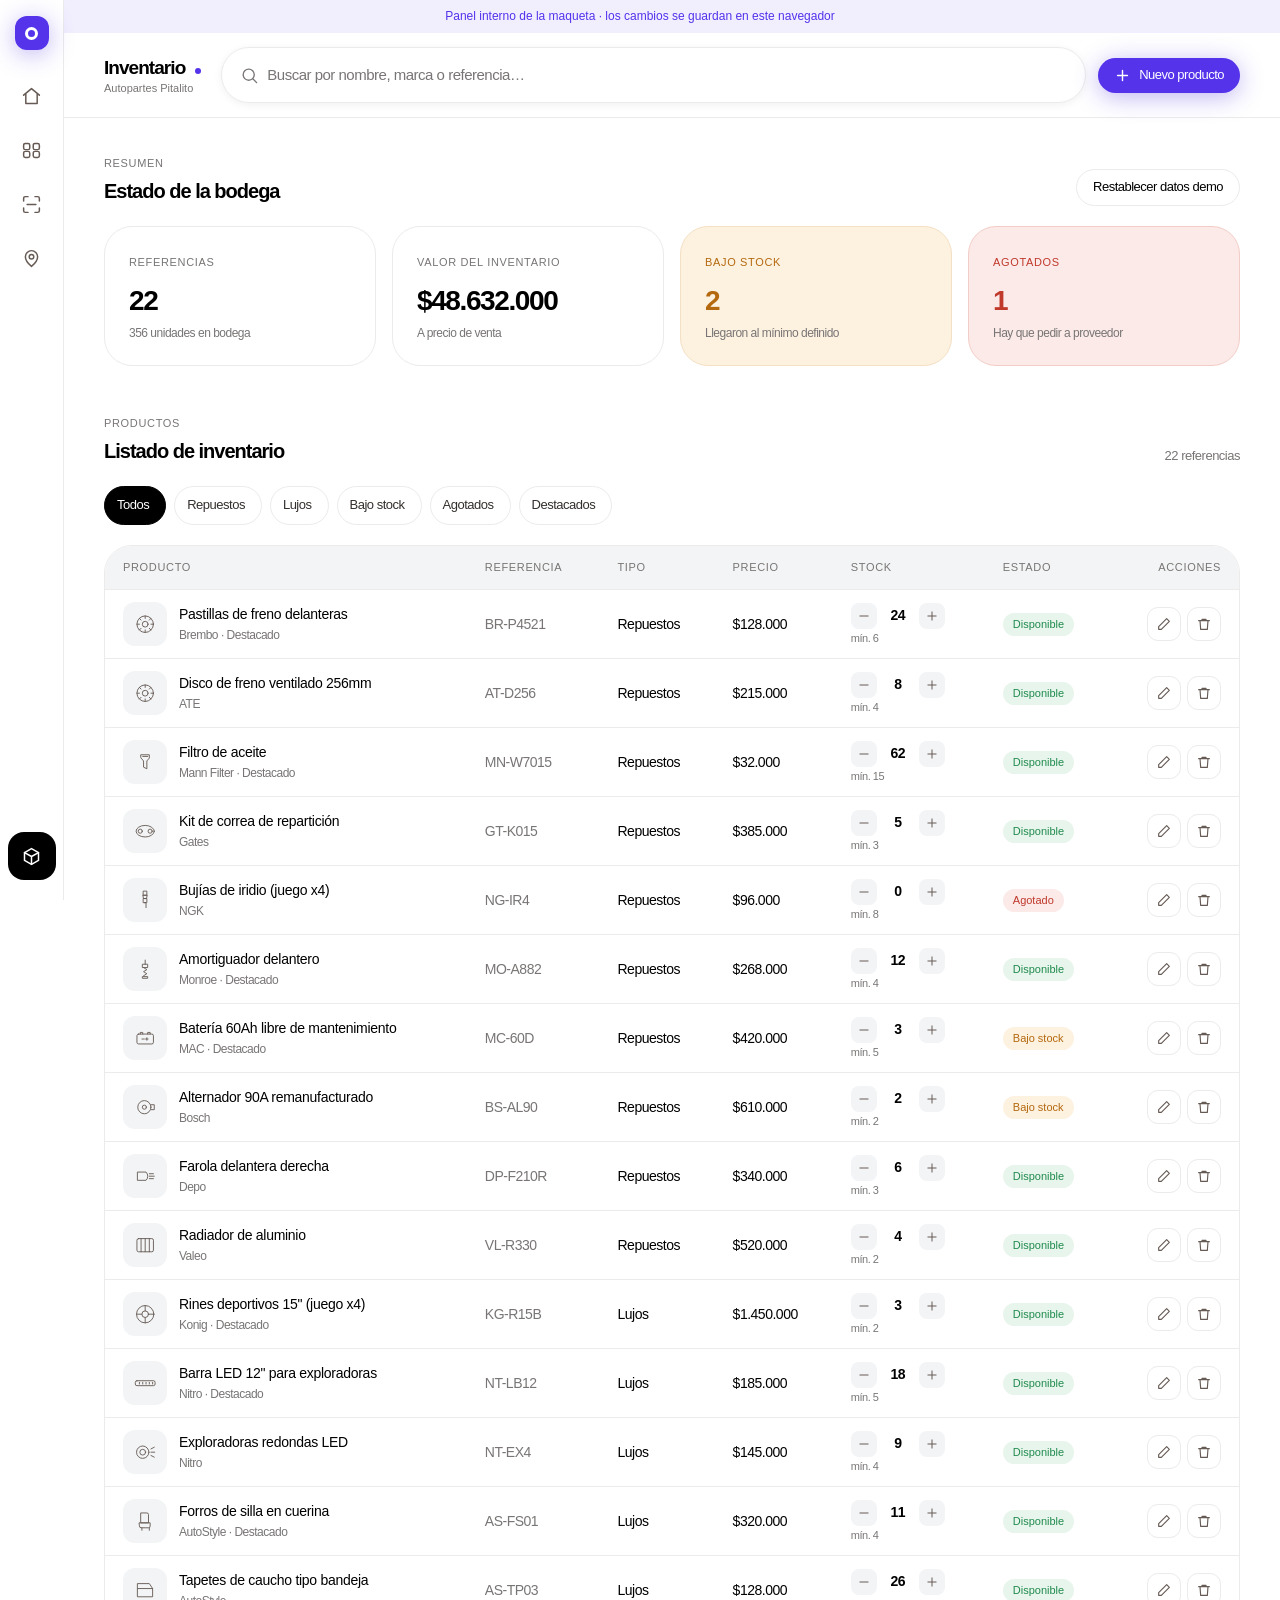
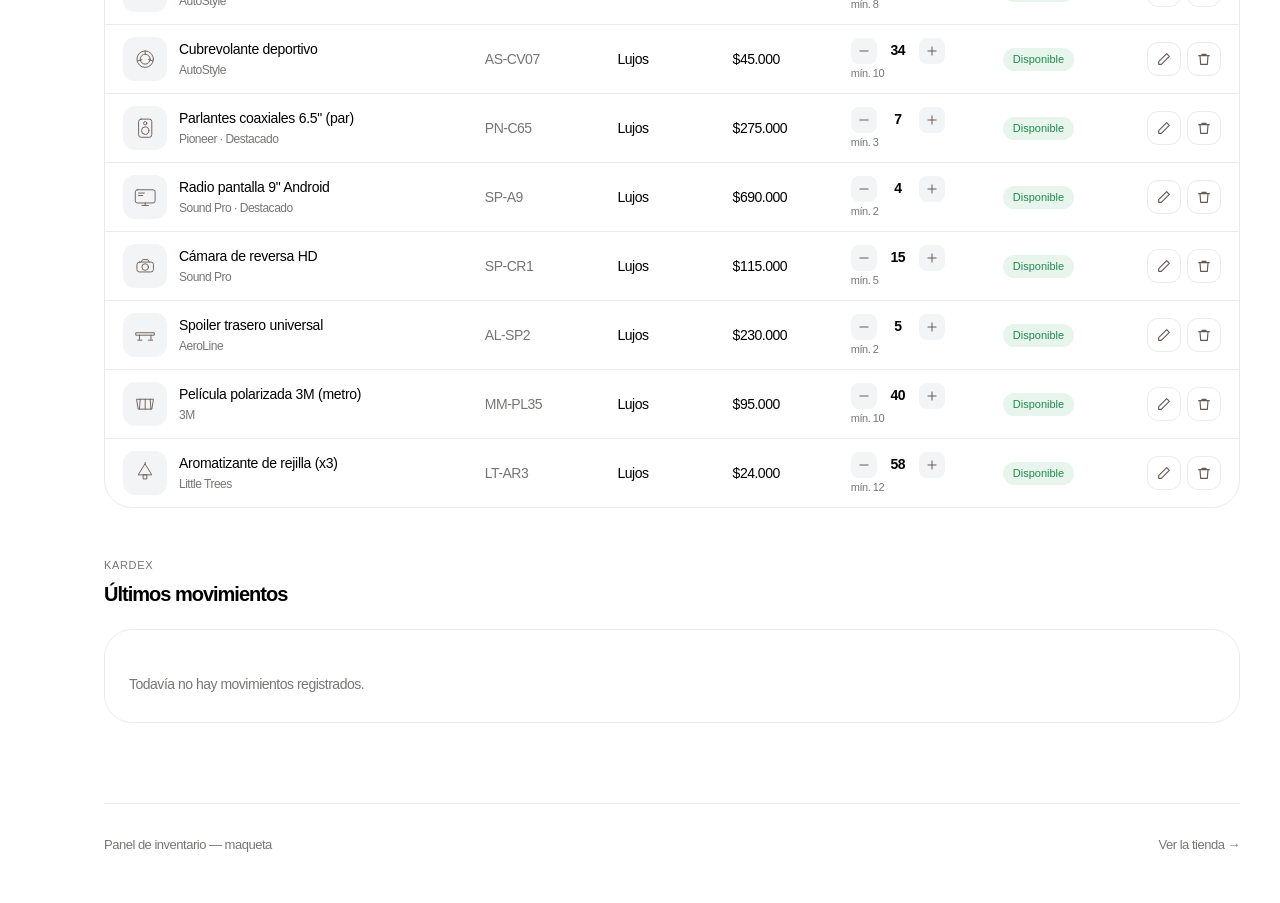
==== admin.html @ 30ba4987 "Maqueta de tienda de repuestos y lujos - Pitalito, Huila Catálogo web con panel de inventario, const" ====
<!DOCTYPE html>
<html lang="es-CO">
<head>
<meta charset="UTF-8">
<meta name="viewport" content="width=device-width, initial-scale=1">
<title>Inventario — Autopartes Pitalito</title>
<link rel="stylesheet" href="assets/css/app.css">
</head>
<body>

<div class="aviso-demo">Panel interno de la maqueta · los cambios se guardan en este navegador</div>

<div id="rail"></div>

<div class="lienzo">

  <header class="topbar">
    <div class="topbar-in">
      <a class="marca" href="index.html">
        <div><b>Inventario</b><small>Autopartes Pitalito</small></div>
        <i></i>
      </a>

      <div class="buscador">
        <svg width="19" height="19" viewBox="0 0 24 24" fill="none" stroke="currentColor" stroke-width="1.7" stroke-linecap="round"><circle cx="11" cy="11" r="7"/><path d="M16.5 16.5L21 21"/></svg>
        <input type="search" id="q" placeholder="Buscar por nombre, marca o referencia…" aria-label="Buscar en el inventario">
      </div>

      <div class="topbar-acciones">
        <button class="btn btn--violeta btn--sm" id="btn-nuevo">
          <svg width="17" height="17" viewBox="0 0 24 24" fill="none" stroke="currentColor" stroke-width="2" stroke-linecap="round"><path d="M12 5v14M5 12h14"/></svg>
          Nuevo producto
        </button>
      </div>
    </div>
  </header>

  <main class="contenedor">

    <section class="seccion" style="padding-top:32px">
      <div class="seccion-cabeza">
        <div>
          <span class="micro">Resumen</span>
          <h2 style="margin-top:4px">Estado de la bodega</h2>
        </div>
        <button class="btn btn--linea btn--sm" id="btn-restablecer">Restablecer datos demo</button>
      </div>
      <div class="kpis" id="kpis"></div>
    </section>

    <section class="seccion" style="padding-top:44px">
      <div class="seccion-cabeza">
        <div>
          <span class="micro">Productos</span>
          <h2 style="margin-top:4px">Listado de inventario</h2>
        </div>
        <span class="silencio" style="font-size:13px" id="conteo"></span>
      </div>

      <div class="pills" id="filtros"></div>

      <div class="tabla-caja">
        <div class="tabla-scroll">
          <table>
            <thead>
              <tr>
                <th>Producto</th>
                <th>Referencia</th>
                <th>Tipo</th>
                <th>Precio</th>
                <th>Stock</th>
                <th>Estado</th>
                <th style="text-align:right">Acciones</th>
              </tr>
            </thead>
            <tbody id="tbody"></tbody>
          </table>
        </div>
      </div>
    </section>

    <section class="seccion" style="padding-top:44px">
      <div class="seccion-cabeza">
        <div>
          <span class="micro">Kardex</span>
          <h2 style="margin-top:4px">Últimos movimientos</h2>
        </div>
      </div>
      <div class="tabla-caja" style="padding:8px 24px">
        <div class="movimientos" id="movimientos"></div>
      </div>
    </section>

    <footer>
      <span>Panel de inventario — maqueta</span>
      <a href="index.html">Ver la tienda →</a>
    </footer>

  </main>
</div>

<!-- Modal de producto -->
<div class="modal" id="modal-form">
  <div class="modal-caja" role="dialog" aria-label="Formulario de producto">
    <div class="modal-cabeza">
      <div>
        <span class="micro">Inventario</span>
        <h2 style="margin-top:4px" id="form-titulo">Nuevo producto</h2>
      </div>
      <button class="icon-btn" data-cerrar-modal aria-label="Cerrar">
        <svg width="18" height="18" viewBox="0 0 24 24" fill="none" stroke="currentColor" stroke-width="1.8" stroke-linecap="round"><path d="M6 6l12 12M18 6L6 18"/></svg>
      </button>
    </div>
    <form id="form-producto">
      <div class="modal-cuerpo">
        <input type="hidden" name="id">

        <div class="campo">
          <label for="f-nombre">Nombre del producto</label>
          <input id="f-nombre" name="nombre" required placeholder="Ej: Pastillas de freno delanteras">
        </div>

        <div class="fila">
          <div class="campo">
            <label for="f-marca">Marca</label>
            <input id="f-marca" name="marca" required placeholder="Ej: Brembo">
          </div>
          <div class="campo">
            <label for="f-ref">Referencia</label>
            <input id="f-ref" name="ref" required placeholder="Ej: BR-P4521">
          </div>
        </div>

        <div class="fila">
          <div class="campo">
            <label for="f-tipo">Tipo</label>
            <select id="f-tipo" name="tipo">
              <option>Repuestos</option>
              <option>Lujos</option>
            </select>
          </div>
          <div class="campo">
            <label for="f-categoria">Categoría</label>
            <select id="f-categoria" name="categoria"></select>
          </div>
        </div>

        <div class="fila-3">
          <div class="campo">
            <label for="f-precio">Precio (COP)</label>
            <input id="f-precio" name="precio" type="number" min="0" step="1000" required placeholder="0">
          </div>
          <div class="campo">
            <label for="f-stock">Stock actual</label>
            <input id="f-stock" name="stock" type="number" min="0" required placeholder="0">
          </div>
          <div class="campo">
            <label for="f-stockMin">Stock mínimo</label>
            <input id="f-stockMin" name="stockMin" type="number" min="0" required placeholder="3">
          </div>
        </div>

        <div class="campo">
          <label for="f-icon">Imagen del producto</label>
          <select id="f-icon" name="icon"></select>
        </div>

        <div class="campo">
          <label for="f-descripcion">Descripción</label>
          <textarea id="f-descripcion" name="descripcion" placeholder="Detalles que le sirven al cliente para decidir…"></textarea>
        </div>

        <label class="check">
          <input type="checkbox" name="destacado"> Mostrar en “Destacados de la semana”
        </label>
      </div>
      <div class="modal-pie">
        <button type="button" class="btn btn--claro" data-cerrar-modal>Cancelar</button>
        <button type="submit" class="btn btn--violeta">Guardar producto</button>
      </div>
    </form>
  </div>
</div>

<!-- Modal de confirmación -->
<div class="modal" id="modal-borrar">
  <div class="modal-caja" style="max-width:420px" role="dialog" aria-label="Confirmar eliminación">
    <div class="modal-cuerpo" style="padding-top:28px;text-align:center">
      <h2>¿Eliminar este producto?</h2>
      <p class="silencio" style="font-size:14px;margin-top:8px" id="borrar-nombre"></p>
      <p class="silencio" style="font-size:13px;margin-top:10px">Desaparece del catálogo y del inventario.</p>
    </div>
    <div class="modal-pie" style="justify-content:center">
      <button class="btn btn--claro" data-cerrar-modal>Cancelar</button>
      <button class="btn btn--peligro" id="btn-borrar-ok">Sí, eliminar</button>
    </div>
  </div>
</div>

<script src="assets/js/data.js"></script>
<script src="assets/js/db.js"></script>
<script src="assets/js/ui.js"></script>
<script src="assets/js/escaner.js"></script>
<script src="assets/js/admin.js"></script>
</body>
</html>
---- assets/css/app.css ----
/* ============================================================
   Autopartes Pitalito — maqueta
   Sistema de diseño: lienzo blanco, acento violeta, píldoras,
   radios generosos y sombras suaves de doble capa.
   ============================================================ */

:root {
  /* Acento */
  --violeta: #5433eb;
  --violeta-oscuro: #4524db;
  --violeta-wash: #c0b5f3;
  --violeta-tenue: #f1eefe;

  /* Neutros */
  --blanco: #ffffff;
  --tinta: #000000;
  --gris: #787574;
  --borde: #ebebeb;
  --lienzo: #f2f4f5;
  --pizarra: #332f2d;
  --ceniza: #665a54;
  --piedra: #cccccc;

  /* Semánticos */
  --ok: #1f8a4c;
  --ok-bg: #e8f5ed;
  --alerta: #b4690e;
  --alerta-bg: #fdf1e0;
  --error: #c0392b;
  --error-bg: #fbeae8;

  /* Radios */
  --r-card: 28px;
  --r-img: 20px;
  --r-pill: 9999px;
  --r-sm: 14px;

  /* Sombras */
  --sh-card: 0 4px 6px -1px rgba(0,0,0,.10), 0 2px 4px -2px rgba(0,0,0,.10);
  --sh-suave: 0 2px 8px rgba(0,0,0,.06);
  --sh-violeta: 0 4px 24px rgba(69,36,219,.34);

  /* Medidas */
  --rail: 64px;
  --ancho: 1200px;
}

/* ---------- Base ---------- */
* { box-sizing: border-box; }

html, body { height: 100%; }

body {
  margin: 0;
  background: var(--blanco);
  color: var(--tinta);
  font-family: "GT Standard", -apple-system, BlinkMacSystemFont, "Segoe UI", Inter, Roboto, Helvetica, Arial, sans-serif;
  font-size: 16px;
  line-height: 1.45;
  letter-spacing: -.031em;
  -webkit-font-smoothing: antialiased;
}

body.no-scroll { overflow: hidden; }

h1, h2, h3 { margin: 0; letter-spacing: -.05em; font-weight: 600; }
h1 { font-size: 34px; line-height: 1.1; }
h2 { font-size: 20px; }
h3 { font-size: 16px; }
p { margin: 0; }
a { color: inherit; text-decoration: none; }
button { font: inherit; letter-spacing: inherit; cursor: pointer; border: 0; background: none; color: inherit; }
input, select, textarea { font: inherit; letter-spacing: inherit; color: inherit; }
svg { display: block; }

.micro {
  font-size: 11px; font-weight: 500; text-transform: uppercase;
  letter-spacing: .06em; color: var(--gris);
}
.silencio { color: var(--gris); }

/* ---------- Rail lateral ---------- */
.rail {
  position: fixed; inset: 0 auto 0 0; z-index: 40;
  width: var(--rail); background: var(--blanco);
  border-right: 1px solid var(--borde);
  display: flex; flex-direction: column; align-items: center;
  padding: 16px 0 20px; gap: 22px;
}
.rail-logo {
  width: 34px; height: 34px; border-radius: 12px;
  background: var(--violeta); box-shadow: var(--sh-violeta);
  display: grid; place-items: center; flex: none;
}
.rail-logo span {
  width: 13px; height: 13px; border-radius: 50%;
  border: 3px solid #fff;
}
.rail-group { display: flex; flex-direction: column; gap: 6px; }
.rail-bottom { margin-top: auto; }
.rail-btn {
  position: relative; width: 48px; height: 48px; border-radius: 16px;
  display: grid; place-items: center; color: var(--ceniza);
  transition: background .18s, color .18s;
}
.rail-btn:hover { background: var(--lienzo); color: var(--tinta); }
.rail-btn.is-active { background: var(--tinta); color: #fff; }
.rail-btn::after {
  content: attr(data-tip);
  position: absolute; left: calc(100% + 10px); top: 50%; transform: translateY(-50%) scale(.94);
  background: var(--tinta); color: #fff; font-size: 12px; font-weight: 500;
  padding: 6px 10px; border-radius: var(--r-pill); white-space: nowrap;
  opacity: 0; pointer-events: none; transition: opacity .16s, transform .16s;
}
.rail-btn:hover::after { opacity: 1; transform: translateY(-50%) scale(1); }

/* ---------- Estructura ---------- */
.lienzo { margin-left: var(--rail); min-height: 100vh; }
.contenedor { max-width: var(--ancho); margin: 0 auto; padding: 0 32px; }
.seccion { padding: 64px 0 0; }
.seccion-cabeza {
  display: flex; align-items: flex-end; justify-content: space-between;
  gap: 16px; margin-bottom: 20px;
}

/* ---------- Barra superior ---------- */
.topbar {
  position: sticky; top: 0; z-index: 30;
  background: rgba(255,255,255,.86); backdrop-filter: blur(14px);
  border-bottom: 1px solid var(--borde);
}
.topbar-in {
  max-width: var(--ancho); margin: 0 auto; padding: 14px 32px;
  display: flex; align-items: center; gap: 12px;
}
.marca { display: flex; align-items: baseline; gap: 2px; flex: none; margin-right: 8px; }
.marca b { font-size: 19px; font-weight: 600; letter-spacing: -.05em; }
.marca i { width: 6px; height: 6px; border-radius: 50%; background: var(--violeta); display: block; }
.marca small { display: block; font-size: 11px; color: var(--gris); letter-spacing: 0; }

/* Buscador tipo píldora */
.buscador {
  flex: 1; display: flex; align-items: center; gap: 8px;
  background: var(--blanco); border: 1px solid var(--borde);
  border-radius: var(--r-pill); padding: 6px 6px 6px 18px;
  box-shadow: var(--sh-suave); transition: box-shadow .2s, border-color .2s;
  min-width: 0;
}
.buscador:focus-within { border-color: var(--violeta-wash); box-shadow: 0 2px 14px rgba(84,51,235,.12); }
.buscador > svg { color: var(--gris); flex: none; }
.buscador input {
  flex: 1; min-width: 0; border: 0; outline: 0; background: none;
  padding: 10px 0; font-size: 15px;
}
.buscador input::placeholder { color: var(--gris); }

.btn-escanear {
  display: flex; align-items: center; gap: 7px; flex: none;
  border: 1px solid var(--borde); background: var(--lienzo);
  padding: 8px 14px 8px 11px; border-radius: var(--r-pill);
  font-size: 13px; font-weight: 500; color: var(--pizarra);
  transition: background .18s, border-color .18s, color .18s;
}
.btn-escanear:hover { background: var(--violeta-tenue); border-color: var(--violeta-wash); color: var(--violeta); }
.btn-escanear svg { color: var(--violeta); }

.btn-enviar {
  flex: none; width: 40px; height: 40px; border-radius: 50%;
  background: var(--violeta); color: #fff; display: grid; place-items: center;
  box-shadow: var(--sh-violeta); transition: transform .16s, background .16s;
}
.btn-enviar:hover { background: var(--violeta-oscuro); transform: scale(1.05); }

.topbar-acciones { display: flex; align-items: center; gap: 8px; flex: none; }

/* Chip del vehículo detectado */
.chip-auto {
  display: none; align-items: center; gap: 10px;
  background: var(--tinta); color: #fff; border-radius: var(--r-pill);
  padding: 7px 8px 7px 14px; font-size: 13px; font-weight: 500; white-space: nowrap;
}
.chip-auto.visible { display: inline-flex; }
.chip-auto button {
  width: 24px; height: 24px; border-radius: 50%; display: grid; place-items: center;
  background: rgba(255,255,255,.16); color: #fff;
}
.chip-auto button:hover { background: rgba(255,255,255,.3); }

/* ---------- Botones ---------- */
.btn {
  display: inline-flex; align-items: center; justify-content: center; gap: 8px;
  padding: 12px 22px; border-radius: var(--r-pill);
  font-size: 14px; font-weight: 500; white-space: nowrap;
  transition: background .18s, color .18s, border-color .18s, transform .16s;
}
.btn:active { transform: scale(.98); }
.btn--violeta { background: var(--violeta); color: #fff; box-shadow: var(--sh-violeta); }
.btn--violeta:hover { background: var(--violeta-oscuro); }
.btn--negro { background: var(--tinta); color: #fff; }
.btn--negro:hover { background: var(--pizarra); }
.btn--claro { background: var(--lienzo); color: var(--tinta); }
.btn--claro:hover { background: #e7eaec; }
.btn--linea { border: 1px solid var(--borde); background: #fff; }
.btn--linea:hover { border-color: var(--piedra); background: var(--lienzo); }
.btn--peligro { background: var(--error-bg); color: var(--error); }
.btn--peligro:hover { background: #f7d9d5; }
.btn--sm { padding: 8px 16px; font-size: 13px; }
.btn--bloque { width: 100%; }

.icon-btn {
  width: 34px; height: 34px; border-radius: 11px; display: grid; place-items: center;
  color: var(--ceniza); border: 1px solid var(--borde); background: #fff;
  transition: background .16s, color .16s, border-color .16s;
}
.icon-btn:hover { background: var(--lienzo); color: var(--tinta); }
.icon-btn--peligro:hover { background: var(--error-bg); color: var(--error); border-color: #f3cdc8; }

/* ---------- Hero ---------- */
.hero {
  margin-top: 32px; background: var(--lienzo); border-radius: var(--r-card);
  padding: 52px 48px; display: grid; grid-template-columns: 1.15fr .85fr;
  gap: 32px; align-items: center; overflow: hidden;
}
.hero-eyebrow {
  display: inline-flex; align-items: center; gap: 7px; background: #fff;
  padding: 6px 14px 6px 10px; border-radius: var(--r-pill);
  font-size: 12px; font-weight: 500; box-shadow: var(--sh-suave); margin-bottom: 18px;
}
.hero-eyebrow i { width: 7px; height: 7px; border-radius: 50%; background: var(--violeta); }
.hero h1 { max-width: 15ch; }
.hero p { margin-top: 14px; color: var(--ceniza); font-size: 16px; max-width: 44ch; }
.hero-acciones { margin-top: 26px; display: flex; gap: 10px; flex-wrap: wrap; }
.hero-arte {
  aspect-ratio: 1; background: #fff; border-radius: var(--r-img);
  display: grid; place-items: center; box-shadow: var(--sh-card); color: var(--piedra);
  position: relative; overflow: hidden;
}
.hero-arte svg { width: 62%; height: 62%; }
.hero-arte::after {
  content: ''; position: absolute; inset: auto -30% -45% -30%; height: 60%;
  background: radial-gradient(ellipse at center, rgba(84,51,235,.10), transparent 70%);
}

/* ---------- Píldoras de categoría ---------- */
.pills { display: flex; gap: 8px; overflow-x: auto; padding-bottom: 4px; scrollbar-width: none; }
.pills::-webkit-scrollbar { display: none; }
.pill {
  display: inline-flex; align-items: center; gap: 8px; flex: none;
  padding: 9px 16px 9px 12px; border-radius: var(--r-pill);
  border: 1px solid var(--borde); background: #fff;
  font-size: 13px; font-weight: 500; color: var(--pizarra);
  transition: background .16s, color .16s, border-color .16s;
}
.pill svg { width: 17px; height: 17px; color: var(--ceniza); }
.pill:hover { background: var(--lienzo); }
.pill.is-active { background: var(--tinta); border-color: var(--tinta); color: #fff; }
.pill.is-active svg { color: #fff; }

/* ---------- Grilla de productos ---------- */
.grid {
  display: grid; grid-template-columns: repeat(auto-fill, minmax(216px, 1fr));
  gap: 16px;
}
.card {
  background: #fff; border-radius: var(--r-card); padding: 0;
  text-align: left; display: flex; flex-direction: column;
  transition: transform .2s, box-shadow .2s; width: 100%;
}
.card:hover { transform: translateY(-3px); box-shadow: var(--sh-card); }
.card-img {
  aspect-ratio: 1; border-radius: var(--r-img); background: var(--lienzo);
  display: grid; place-items: center; color: var(--ceniza); position: relative; overflow: hidden;
}
.card-img .art { width: 52%; height: 52%; }
.card-cuerpo { padding: 12px 6px 4px; display: flex; flex-direction: column; gap: 3px; }
.card-marca { font-size: 14px; font-weight: 600; letter-spacing: -.03em; }
.card-nombre { font-size: 13px; color: var(--ceniza); line-height: 1.3; }
.card-pie { margin-top: 8px; display: flex; align-items: center; justify-content: space-between; gap: 8px; }
.card-precio { font-size: 15px; font-weight: 600; letter-spacing: -.04em; }

.badge {
  display: inline-flex; align-items: center; gap: 5px;
  padding: 4px 10px; border-radius: var(--r-pill);
  font-size: 11px; font-weight: 500; letter-spacing: 0;
}
.badge--ok { background: var(--ok-bg); color: var(--ok); }
.badge--bajo { background: var(--alerta-bg); color: var(--alerta); }
.badge--agotado { background: var(--error-bg); color: var(--error); }
.badge--neutro { background: var(--lienzo); color: var(--ceniza); }
.badge--violeta { background: var(--violeta-tenue); color: var(--violeta); }

.card-flag {
  position: absolute; top: 10px; left: 10px;
  background: rgba(255,255,255,.94); backdrop-filter: blur(6px);
  box-shadow: var(--sh-suave);
}

.vacio {
  grid-column: 1 / -1; text-align: center; padding: 64px 20px;
  background: var(--lienzo); border-radius: var(--r-card); color: var(--ceniza);
}
.vacio h3 { margin-bottom: 6px; color: var(--tinta); }

/* ---------- Bloques informativos ---------- */
.info-grid { display: grid; grid-template-columns: repeat(3, 1fr); gap: 16px; }
.info-card {
  background: var(--lienzo); border-radius: var(--r-card); padding: 28px;
}
.info-card svg { color: var(--violeta); margin-bottom: 14px; }
.info-card h3 { margin-bottom: 6px; }
.info-card p { font-size: 14px; color: var(--ceniza); }

.mapa {
  margin-top: 16px; border-radius: var(--r-card); overflow: hidden;
  border: 1px solid var(--borde); background: var(--lienzo);
  height: 300px; display: grid; place-items: center; color: var(--gris); text-align: center;
  background-image:
    linear-gradient(var(--borde) 1px, transparent 1px),
    linear-gradient(90deg, var(--borde) 1px, transparent 1px);
  background-size: 42px 42px;
}
.mapa-pin {
  background: #fff; padding: 16px 22px; border-radius: var(--r-sm);
  box-shadow: var(--sh-card); color: var(--tinta); font-size: 14px;
}
.mapa-pin b { display: block; margin-bottom: 2px; }

footer {
  margin-top: 80px; border-top: 1px solid var(--borde); padding: 32px 0 48px;
  font-size: 13px; color: var(--gris);
  display: flex; justify-content: space-between; gap: 20px; flex-wrap: wrap;
}

/* ---------- Modales ---------- */
.modal {
  position: fixed; inset: 0; z-index: 60;
  background: rgba(20,18,26,.44); backdrop-filter: blur(4px);
  display: none; align-items: center; justify-content: center; padding: 24px;
}
.modal.is-open { display: flex; animation: fadeIn .2s ease; }
.modal-caja {
  background: #fff; border-radius: var(--r-card); width: 100%; max-width: 560px;
  max-height: 88vh; overflow-y: auto; box-shadow: 0 24px 60px rgba(0,0,0,.22);
  animation: subir .24s cubic-bezier(.2,.8,.3,1);
}
.modal-caja--ancho { max-width: 760px; }
.modal-cabeza {
  display: flex; align-items: flex-start; justify-content: space-between;
  gap: 16px; padding: 26px 28px 0;
}
.modal-cuerpo { padding: 20px 28px 28px; }
.modal-pie {
  padding: 18px 28px 26px; display: flex; gap: 10px; justify-content: flex-end;
  flex-wrap: wrap;
}

@keyframes fadeIn { from { opacity: 0 } to { opacity: 1 } }
@keyframes subir { from { opacity: 0; transform: translateY(14px) } to { opacity: 1; transform: none } }

/* Detalle de producto */
.detalle { display: grid; grid-template-columns: 1fr 1fr; gap: 24px; }
.detalle-img {
  aspect-ratio: 1; background: var(--lienzo); border-radius: var(--r-img);
  display: grid; place-items: center; color: var(--ceniza);
}
.detalle-img .art { width: 55%; height: 55%; }
.detalle h2 { margin: 6px 0 4px; }
.detalle-precio { font-size: 26px; font-weight: 600; letter-spacing: -.05em; margin: 14px 0 4px; }
.detalle-desc { font-size: 14px; color: var(--ceniza); margin: 14px 0; line-height: 1.5; }
.detalle-datos { border-top: 1px solid var(--borde); margin-top: 14px; padding-top: 14px; }
.dato { display: flex; justify-content: space-between; gap: 12px; font-size: 13px; padding: 5px 0; }
.dato span:first-child { color: var(--gris); }
.dato span:last-child { font-weight: 500; text-align: right; }
.compat-lista { display: flex; flex-wrap: wrap; gap: 6px; margin-top: 10px; }

/* ---------- Escáner ---------- */
.escaner-etapa { display: none; }
.escaner-etapa.activa { display: block; }

.visor {
  position: relative; aspect-ratio: 4/3; background: var(--pizarra);
  border-radius: var(--r-img); overflow: hidden; display: grid; place-items: center;
}
.visor video { width: 100%; height: 100%; object-fit: cover; }
.visor-fallback { color: var(--piedra); text-align: center; padding: 24px; font-size: 14px; }
.visor-fallback svg { margin: 0 auto 12px; opacity: .5; }

.marco { position: absolute; inset: 12%; pointer-events: none; }
.marco i {
  position: absolute; width: 34px; height: 34px;
  border: 3px solid #fff; border-radius: 6px;
}
.marco i:nth-child(1) { top: 0; left: 0; border-right: 0; border-bottom: 0; }
.marco i:nth-child(2) { top: 0; right: 0; border-left: 0; border-bottom: 0; }
.marco i:nth-child(3) { bottom: 0; left: 0; border-right: 0; border-top: 0; }
.marco i:nth-child(4) { bottom: 0; right: 0; border-left: 0; border-top: 0; }

.linea-scan {
  position: absolute; left: 12%; right: 12%; height: 3px; border-radius: 3px;
  background: linear-gradient(90deg, transparent, var(--violeta-wash), transparent);
  box-shadow: 0 0 18px 3px rgba(84,51,235,.55);
  animation: barrer 1.7s ease-in-out infinite;
}
@keyframes barrer {
  0%, 100% { top: 14%; }
  50% { top: 84%; }
}

.progreso { margin-top: 18px; }
.progreso-barra { height: 6px; background: var(--lienzo); border-radius: var(--r-pill); overflow: hidden; }
.progreso-barra i { display: block; height: 100%; width: 0; background: var(--violeta); border-radius: var(--r-pill); transition: width .4s ease; }
.progreso-texto { margin-top: 10px; font-size: 13px; color: var(--ceniza); text-align: center; }

.resultado-auto {
  background: var(--lienzo); border-radius: var(--r-img); padding: 24px;
  display: flex; align-items: center; gap: 20px;
}
.resultado-auto .avatar {
  width: 74px; height: 74px; border-radius: var(--r-sm); background: #fff;
  display: grid; place-items: center; color: var(--violeta); flex: none; box-shadow: var(--sh-suave);
}
.resultado-auto h2 { letter-spacing: -.05em; }
.confianza { display: flex; align-items: center; gap: 8px; margin-top: 8px; font-size: 12px; color: var(--ceniza); }
.confianza b { color: var(--ok); }

.escaner-nota {
  margin-top: 16px; padding: 12px 16px; border-radius: var(--r-sm);
  background: var(--violeta-tenue); color: var(--violeta); font-size: 12px; line-height: 1.5;
}

/* ---------- Formularios ---------- */
.campo { margin-bottom: 14px; }
.campo label { display: block; font-size: 12px; font-weight: 500; color: var(--ceniza); margin-bottom: 6px; }
.campo input, .campo select, .campo textarea {
  width: 100%; padding: 11px 16px; border: 1px solid var(--borde);
  border-radius: var(--r-sm); background: #fff; outline: 0;
  transition: border-color .18s, box-shadow .18s; font-size: 14px;
}
.campo textarea { min-height: 84px; resize: vertical; }
.campo input:focus, .campo select:focus, .campo textarea:focus {
  border-color: var(--violeta-wash); box-shadow: 0 0 0 3px rgba(84,51,235,.10);
}
.fila { display: grid; grid-template-columns: 1fr 1fr; gap: 12px; }
.fila-3 { display: grid; grid-template-columns: repeat(3, 1fr); gap: 12px; }
.check { display: flex; align-items: center; gap: 9px; font-size: 14px; }
.check input { width: 18px; height: 18px; accent-color: var(--violeta); }

/* ---------- Inventario ---------- */
.kpis { display: grid; grid-template-columns: repeat(4, 1fr); gap: 16px; }
.kpi {
  background: #fff; border: 1px solid var(--borde); border-radius: var(--r-card);
  padding: 22px 24px;
}
.kpi-valor { font-size: 28px; font-weight: 600; letter-spacing: -.05em; margin-top: 8px; }
.kpi-nota { font-size: 12px; color: var(--gris); margin-top: 4px; }
.kpi--alerta { background: var(--alerta-bg); border-color: #f4e0c4; }
.kpi--alerta .kpi-valor, .kpi--alerta .micro { color: var(--alerta); }
.kpi--error { background: var(--error-bg); border-color: #f3cdc8; }
.kpi--error .kpi-valor, .kpi--error .micro { color: var(--error); }

.tabla-caja {
  background: #fff; border: 1px solid var(--borde); border-radius: var(--r-card);
  overflow: hidden; margin-top: 16px;
}
.tabla-scroll { overflow-x: auto; }
table { width: 100%; border-collapse: collapse; min-width: 860px; }
thead th {
  text-align: left; font-size: 11px; font-weight: 500; text-transform: uppercase;
  letter-spacing: .06em; color: var(--gris); padding: 14px 18px;
  border-bottom: 1px solid var(--borde); background: var(--lienzo); white-space: nowrap;
}
tbody td { padding: 12px 18px; border-bottom: 1px solid var(--borde); font-size: 14px; vertical-align: middle; }
tbody tr:last-child td { border-bottom: 0; }
tbody tr:hover { background: #fbfbfc; }
.td-prod { display: flex; align-items: center; gap: 12px; }
.td-prod .mini {
  width: 44px; height: 44px; border-radius: 12px; background: var(--lienzo);
  display: grid; place-items: center; color: var(--ceniza); flex: none;
}
.td-prod .mini .art { width: 60%; height: 60%; }
.td-prod b { display: block; font-weight: 500; letter-spacing: -.02em; }
.td-prod small { color: var(--gris); font-size: 12px; }
.stepper { display: inline-flex; align-items: center; gap: 6px; }
.stepper button {
  width: 26px; height: 26px; border-radius: 8px; background: var(--lienzo);
  display: grid; place-items: center; color: var(--ceniza);
}
.stepper button:hover { background: var(--tinta); color: #fff; }
.stepper b { min-width: 30px; text-align: center; font-weight: 600; }
.td-acciones { display: flex; gap: 6px; justify-content: flex-end; }

.movimientos { margin-top: 16px; }
.mov-item {
  display: flex; align-items: center; gap: 12px; padding: 11px 0;
  border-bottom: 1px solid var(--borde); font-size: 13px;
}
.mov-item:last-child { border-bottom: 0; }
.mov-delta { font-weight: 600; min-width: 44px; }
.mov-delta.pos { color: var(--ok); }
.mov-delta.neg { color: var(--error); }
.mov-item .silencio { margin-left: auto; font-size: 12px; white-space: nowrap; }

/* ---------- Toasts ---------- */
.toasts {
  position: fixed; bottom: 24px; left: 50%; transform: translateX(-50%);
  z-index: 90; display: flex; flex-direction: column; gap: 8px; align-items: center;
}
.toast {
  display: flex; align-items: center; gap: 9px;
  background: var(--tinta); color: #fff; padding: 11px 18px;
  border-radius: var(--r-pill); font-size: 13px; font-weight: 500;
  box-shadow: 0 8px 30px rgba(0,0,0,.24); animation: subir .22s ease;
}
.toast--error { background: var(--error); }
.toast.out { opacity: 0; transform: translateY(8px); transition: opacity .24s, transform .24s; }

/* ---------- Aviso de maqueta ---------- */
.aviso-demo {
  background: var(--violeta-tenue); color: var(--violeta);
  font-size: 12px; text-align: center; padding: 8px 16px; letter-spacing: 0;
}

/* ---------- Responsive ---------- */
@media (max-width: 1000px) {
  .hero { grid-template-columns: 1fr; padding: 36px 28px; }
  .hero-arte { max-width: 260px; }
  .info-grid { grid-template-columns: 1fr; }
  .kpis { grid-template-columns: repeat(2, 1fr); }
  .detalle { grid-template-columns: 1fr; }
}

@media (max-width: 720px) {
  :root { --rail: 0px; }
  .rail {
    inset: auto 0 0 0; width: 100%; height: 62px; flex-direction: row;
    border-right: 0; border-top: 1px solid var(--borde); padding: 0 12px;
    justify-content: space-around; gap: 0; z-index: 50;
  }
  .rail-logo { display: none; }
  .rail-group { flex-direction: row; gap: 4px; }
  .rail-bottom { margin-top: 0; }
  .rail-btn::after { display: none; }
  .lienzo { margin-left: 0; padding-bottom: 76px; }
  .contenedor, .topbar-in { padding-left: 18px; padding-right: 18px; }
  .marca small { display: none; }
  .topbar-in { flex-wrap: wrap; }
  .buscador { order: 3; width: 100%; flex-basis: 100%; }
  .btn-escanear span { display: none; }
  .btn-escanear { padding: 8px 10px; }
  h1 { font-size: 27px; }
  .seccion { padding-top: 44px; }
  .grid { grid-template-columns: repeat(auto-fill, minmax(150px, 1fr)); gap: 12px; }
  .kpis { grid-template-columns: 1fr 1fr; }
  .modal { padding: 0; align-items: flex-end; }
  .modal-caja { max-height: 92vh; border-radius: var(--r-card) var(--r-card) 0 0; }
  .fila, .fila-3 { grid-template-columns: 1fr; }
}
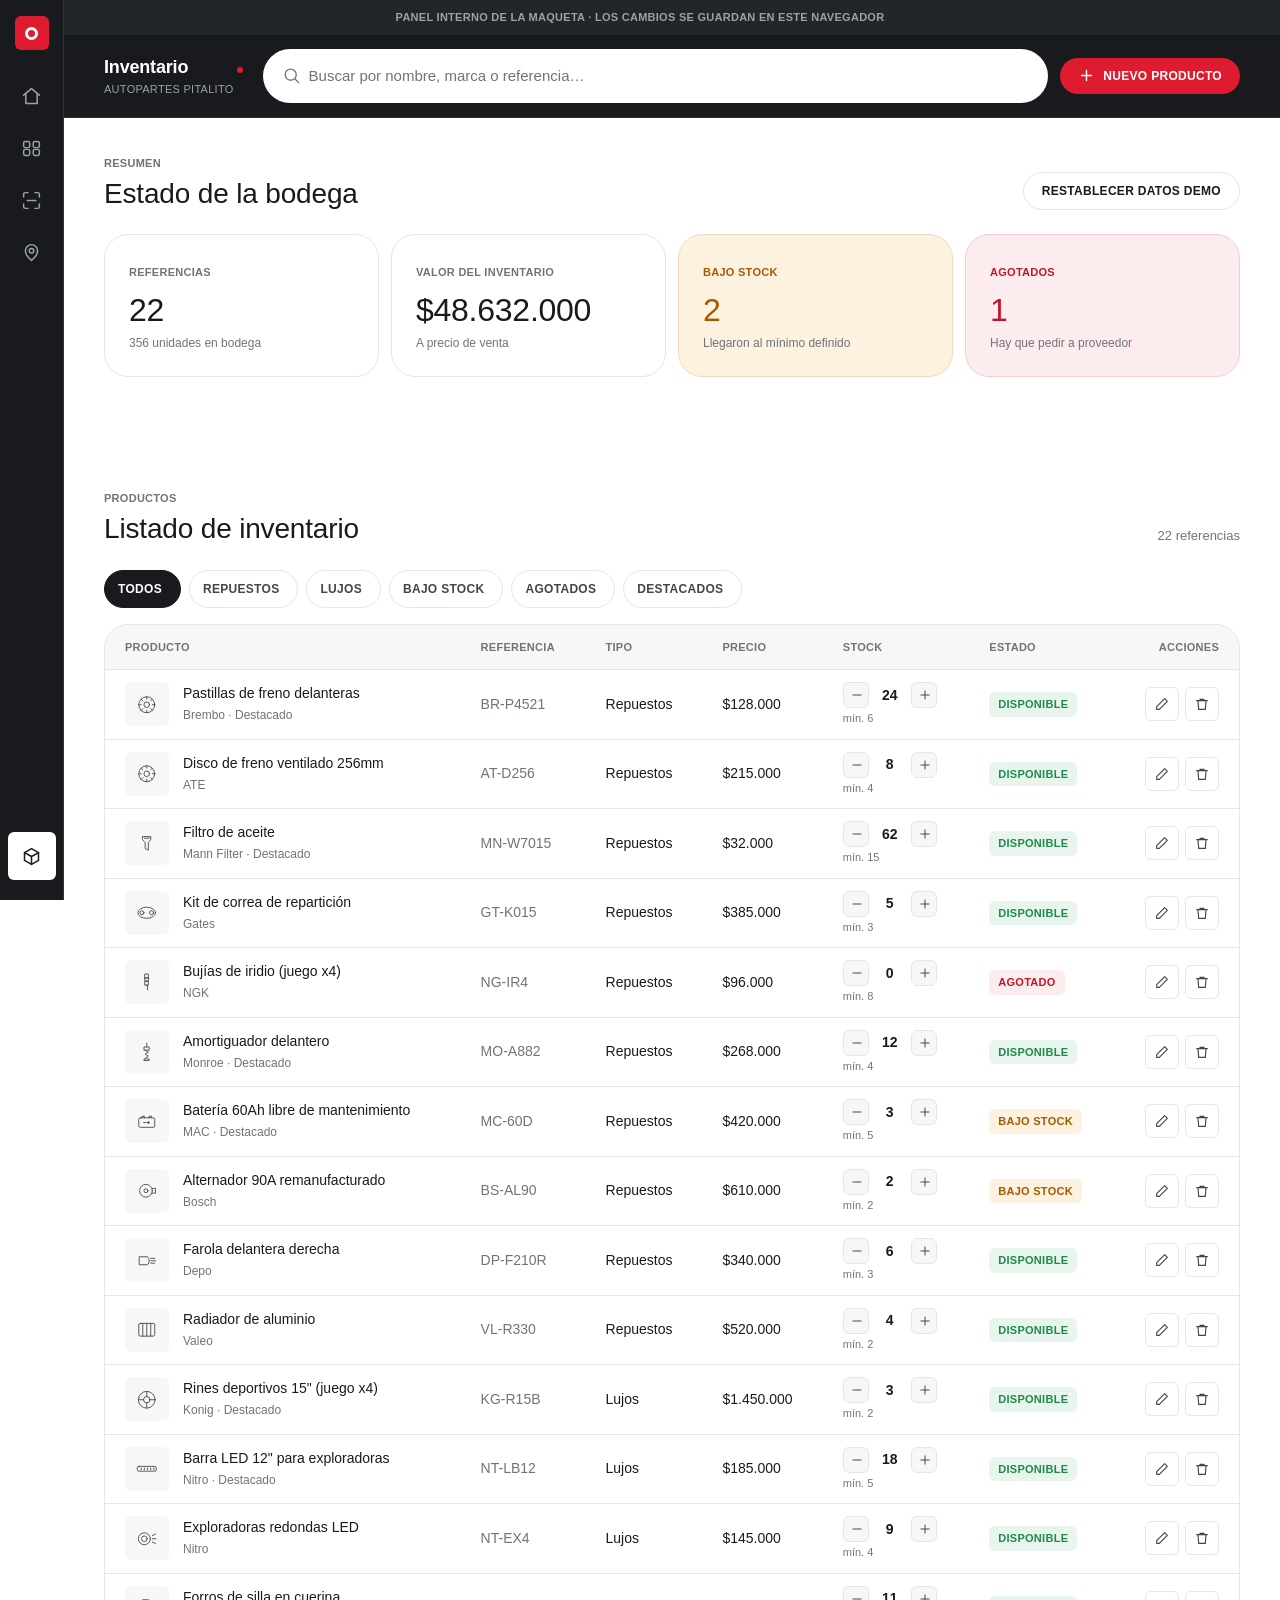
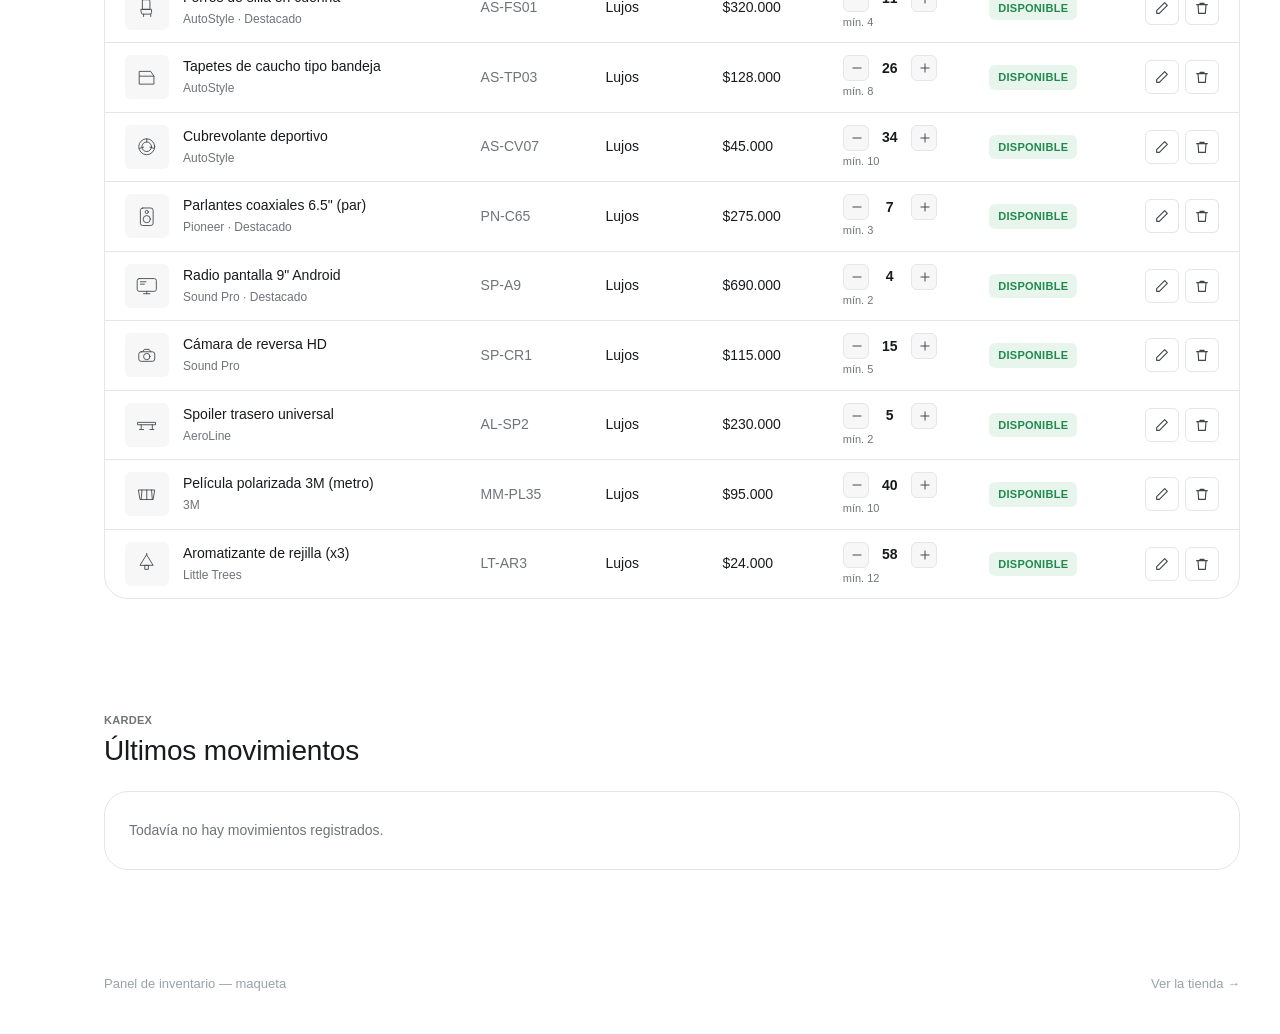
==== commit 90217149: "Rediseño con el sistema Peloton: rojo sobre carbón Reemplaza el look de marketplace (lienzo blanco, " ====
--- a/admin.html
+++ b/admin.html
@@ -27,7 +27,7 @@
       </div>
 
       <div class="topbar-acciones">
-        <button class="btn btn--violeta btn--sm" id="btn-nuevo">
+        <button class="btn btn--rojo btn--sm" id="btn-nuevo">
           <svg width="17" height="17" viewBox="0 0 24 24" fill="none" stroke="currentColor" stroke-width="2" stroke-linecap="round"><path d="M12 5v14M5 12h14"/></svg>
           Nuevo producto
         </button>
@@ -176,7 +176,7 @@
       </div>
       <div class="modal-pie">
         <button type="button" class="btn btn--claro" data-cerrar-modal>Cancelar</button>
-        <button type="submit" class="btn btn--violeta">Guardar producto</button>
+        <button type="submit" class="btn btn--rojo">Guardar producto</button>
       </div>
     </form>
   </div>
--- a/assets/css/app.css
+++ b/assets/css/app.css
@@ -1,44 +1,43 @@
 /* ============================================================
    Autopartes Pitalito — maqueta
-   Sistema de diseño: lienzo blanco, acento violeta, píldoras,
-   radios generosos y sombras suaves de doble capa.
+   Sistema de diseño: rojo sobre carbón. Bandas oscuras a sangre
+   alternando con secciones claras de catálogo. Sin sombras: la
+   profundidad sale del contraste entre superficies.
    ============================================================ */
 
 :root {
   /* Acento */
-  --violeta: #5433eb;
-  --violeta-oscuro: #4524db;
-  --violeta-wash: #c0b5f3;
-  --violeta-tenue: #f1eefe;
-
-  /* Neutros */
+  --rojo: #df1c2f;
+  --rojo-oscuro: #c0182a;
+  --rojo-tenue: #fdecee;
+
+  /* Superficies oscuras */
+  --carbon: #181a1d;
+  --carbon-2: #22252a;
+  --carbon-linea: #31353b;
+  --carbon-texto: #9ba1a7;
+
+  /* Superficies claras */
   --blanco: #ffffff;
-  --tinta: #000000;
-  --gris: #787574;
-  --borde: #ebebeb;
-  --lienzo: #f2f4f5;
-  --pizarra: #332f2d;
-  --ceniza: #665a54;
-  --piedra: #cccccc;
+  --niebla: #f7f7f7;
+  --plata: #e4e6e7;
+  --gris: #6f7479;
+  --acero: #41464b;
+  --tinta: #181a1d;
 
   /* Semánticos */
   --ok: #1f8a4c;
   --ok-bg: #e8f5ed;
-  --alerta: #b4690e;
+  --alerta: #a55a00;
   --alerta-bg: #fdf1e0;
-  --error: #c0392b;
-  --error-bg: #fbeae8;
+  --error: #c0182a;
+  --error-bg: #fdecee;
 
   /* Radios */
-  --r-card: 28px;
-  --r-img: 20px;
-  --r-pill: 9999px;
-  --r-sm: 14px;
-
-  /* Sombras */
-  --sh-card: 0 4px 6px -1px rgba(0,0,0,.10), 0 2px 4px -2px rgba(0,0,0,.10);
-  --sh-suave: 0 2px 8px rgba(0,0,0,.06);
-  --sh-violeta: 0 4px 24px rgba(69,36,219,.34);
+  --r-card: 24px;
+  --r-pill: 28px;
+  --r-sm: 6px;
+  --r-full: 9999px;
 
   /* Medidas */
   --rail: 64px;
@@ -54,351 +53,359 @@
   margin: 0;
   background: var(--blanco);
   color: var(--tinta);
-  font-family: "GT Standard", -apple-system, BlinkMacSystemFont, "Segoe UI", Inter, Roboto, Helvetica, Arial, sans-serif;
+  font-family: Inter, -apple-system, BlinkMacSystemFont, "Segoe UI", Roboto, Helvetica, Arial, sans-serif;
   font-size: 16px;
-  line-height: 1.45;
-  letter-spacing: -.031em;
+  line-height: 1.5;
   -webkit-font-smoothing: antialiased;
 }
 
 body.no-scroll { overflow: hidden; }
 
-h1, h2, h3 { margin: 0; letter-spacing: -.05em; font-weight: 600; }
-h1 { font-size: 34px; line-height: 1.1; }
-h2 { font-size: 20px; }
-h3 { font-size: 16px; }
+h1, h2, h3 { margin: 0; }
+h1 { font-size: 48px; font-weight: 300; line-height: 1.06; letter-spacing: -.008em; }
+h2 { font-size: 28px; font-weight: 400; line-height: 1.15; letter-spacing: -.006em; }
+h3 { font-size: 16px; font-weight: 600; letter-spacing: -.004em; }
 p { margin: 0; }
 a { color: inherit; text-decoration: none; }
-button { font: inherit; letter-spacing: inherit; cursor: pointer; border: 0; background: none; color: inherit; }
-input, select, textarea { font: inherit; letter-spacing: inherit; color: inherit; }
+button { font: inherit; cursor: pointer; border: 0; background: none; color: inherit; }
+input, select, textarea { font: inherit; color: inherit; }
 svg { display: block; }
 
 .micro {
-  font-size: 11px; font-weight: 500; text-transform: uppercase;
-  letter-spacing: .06em; color: var(--gris);
+  font-size: 11px; font-weight: 600; text-transform: uppercase;
+  letter-spacing: .025em; color: var(--gris);
 }
 .silencio { color: var(--gris); }
 
 /* ---------- Rail lateral ---------- */
 .rail {
   position: fixed; inset: 0 auto 0 0; z-index: 40;
-  width: var(--rail); background: var(--blanco);
-  border-right: 1px solid var(--borde);
+  width: var(--rail); background: var(--carbon);
+  border-right: 1px solid var(--carbon-linea);
   display: flex; flex-direction: column; align-items: center;
   padding: 16px 0 20px; gap: 22px;
 }
 .rail-logo {
-  width: 34px; height: 34px; border-radius: 12px;
-  background: var(--violeta); box-shadow: var(--sh-violeta);
-  display: grid; place-items: center; flex: none;
-}
-.rail-logo span {
-  width: 13px; height: 13px; border-radius: 50%;
-  border: 3px solid #fff;
-}
-.rail-group { display: flex; flex-direction: column; gap: 6px; }
+  width: 34px; height: 34px; border-radius: var(--r-sm);
+  background: var(--rojo); display: grid; place-items: center; flex: none;
+}
+.rail-logo span { width: 13px; height: 13px; border-radius: 50%; border: 3px solid #fff; }
+.rail-group { display: flex; flex-direction: column; gap: 4px; }
 .rail-bottom { margin-top: auto; }
 .rail-btn {
-  position: relative; width: 48px; height: 48px; border-radius: 16px;
-  display: grid; place-items: center; color: var(--ceniza);
+  position: relative; width: 48px; height: 48px; border-radius: var(--r-sm);
+  display: grid; place-items: center; color: var(--carbon-texto);
   transition: background .18s, color .18s;
 }
-.rail-btn:hover { background: var(--lienzo); color: var(--tinta); }
-.rail-btn.is-active { background: var(--tinta); color: #fff; }
+.rail-btn:hover { background: var(--carbon-2); color: #fff; }
+.rail-btn.is-active { background: #fff; color: var(--carbon); }
 .rail-btn::after {
   content: attr(data-tip);
-  position: absolute; left: calc(100% + 10px); top: 50%; transform: translateY(-50%) scale(.94);
-  background: var(--tinta); color: #fff; font-size: 12px; font-weight: 500;
-  padding: 6px 10px; border-radius: var(--r-pill); white-space: nowrap;
-  opacity: 0; pointer-events: none; transition: opacity .16s, transform .16s;
-}
-.rail-btn:hover::after { opacity: 1; transform: translateY(-50%) scale(1); }
+  position: absolute; left: calc(100% + 10px); top: 50%; transform: translateY(-50%);
+  background: #fff; color: var(--carbon); font-size: 11px; font-weight: 600;
+  text-transform: uppercase; letter-spacing: .025em;
+  padding: 6px 10px; border-radius: var(--r-sm); white-space: nowrap;
+  opacity: 0; pointer-events: none; transition: opacity .16s;
+}
+.rail-btn:hover::after { opacity: 1; }
 
 /* ---------- Estructura ---------- */
 .lienzo { margin-left: var(--rail); min-height: 100vh; }
 .contenedor { max-width: var(--ancho); margin: 0 auto; padding: 0 32px; }
-.seccion { padding: 64px 0 0; }
+
+/* Bandas a sangre: el ritmo del sistema */
+.banda { width: 100%; }
+.banda--oscura { background: var(--carbon); color: #fff; }
+.banda--clara { background: var(--niebla); }
+.banda--oscura .micro { color: var(--carbon-texto); }
+.banda--oscura .silencio { color: var(--carbon-texto); }
+
+.seccion { padding: 64px 0; }
+.seccion + .seccion { padding-top: 0; }
+.banda .seccion { padding: 64px 0; }
 .seccion-cabeza {
   display: flex; align-items: flex-end; justify-content: space-between;
-  gap: 16px; margin-bottom: 20px;
+  gap: 16px; margin-bottom: 24px;
 }
 
 /* ---------- Barra superior ---------- */
 .topbar {
   position: sticky; top: 0; z-index: 30;
-  background: rgba(255,255,255,.86); backdrop-filter: blur(14px);
-  border-bottom: 1px solid var(--borde);
+  background: var(--carbon); border-bottom: 1px solid var(--carbon-linea);
 }
 .topbar-in {
   max-width: var(--ancho); margin: 0 auto; padding: 14px 32px;
   display: flex; align-items: center; gap: 12px;
 }
-.marca { display: flex; align-items: baseline; gap: 2px; flex: none; margin-right: 8px; }
-.marca b { font-size: 19px; font-weight: 600; letter-spacing: -.05em; }
-.marca i { width: 6px; height: 6px; border-radius: 50%; background: var(--violeta); display: block; }
-.marca small { display: block; font-size: 11px; color: var(--gris); letter-spacing: 0; }
-
-/* Buscador tipo píldora */
+.marca { display: flex; align-items: baseline; gap: 3px; flex: none; margin-right: 8px; }
+.marca b { font-size: 18px; font-weight: 600; letter-spacing: -.01em; color: #fff; }
+.marca i { width: 6px; height: 6px; border-radius: 50%; background: var(--rojo); display: block; }
+.marca small {
+  display: block; font-size: 11px; font-weight: 500; color: var(--carbon-texto);
+  text-transform: uppercase; letter-spacing: .025em;
+}
+
+/* Buscador: pastilla blanca sobre la barra oscura */
 .buscador {
   flex: 1; display: flex; align-items: center; gap: 8px;
-  background: var(--blanco); border: 1px solid var(--borde);
-  border-radius: var(--r-pill); padding: 6px 6px 6px 18px;
-  box-shadow: var(--sh-suave); transition: box-shadow .2s, border-color .2s;
-  min-width: 0;
-}
-.buscador:focus-within { border-color: var(--violeta-wash); box-shadow: 0 2px 14px rgba(84,51,235,.12); }
+  background: #fff; border: 1px solid transparent;
+  border-radius: var(--r-pill); padding: 5px 5px 5px 18px;
+  transition: border-color .2s; min-width: 0;
+}
+.buscador:focus-within { border-color: var(--rojo); }
 .buscador > svg { color: var(--gris); flex: none; }
 .buscador input {
   flex: 1; min-width: 0; border: 0; outline: 0; background: none;
-  padding: 10px 0; font-size: 15px;
+  padding: 10px 0; font-size: 15px; color: var(--tinta);
 }
 .buscador input::placeholder { color: var(--gris); }
 
 .btn-escanear {
   display: flex; align-items: center; gap: 7px; flex: none;
-  border: 1px solid var(--borde); background: var(--lienzo);
+  border: 1px solid var(--plata); background: var(--niebla);
   padding: 8px 14px 8px 11px; border-radius: var(--r-pill);
-  font-size: 13px; font-weight: 500; color: var(--pizarra);
+  font-size: 12px; font-weight: 600; text-transform: uppercase;
+  letter-spacing: .025em; color: var(--acero);
   transition: background .18s, border-color .18s, color .18s;
 }
-.btn-escanear:hover { background: var(--violeta-tenue); border-color: var(--violeta-wash); color: var(--violeta); }
-.btn-escanear svg { color: var(--violeta); }
+.btn-escanear:hover { background: var(--rojo-tenue); border-color: var(--rojo); color: var(--rojo); }
+.btn-escanear svg { color: var(--rojo); }
 
 .btn-enviar {
   flex: none; width: 40px; height: 40px; border-radius: 50%;
-  background: var(--violeta); color: #fff; display: grid; place-items: center;
-  box-shadow: var(--sh-violeta); transition: transform .16s, background .16s;
-}
-.btn-enviar:hover { background: var(--violeta-oscuro); transform: scale(1.05); }
+  background: var(--rojo); color: #fff; display: grid; place-items: center;
+  transition: background .16s;
+}
+.btn-enviar:hover { background: var(--rojo-oscuro); }
 
 .topbar-acciones { display: flex; align-items: center; gap: 8px; flex: none; }
 
 /* Chip del vehículo detectado */
 .chip-auto {
   display: none; align-items: center; gap: 10px;
-  background: var(--tinta); color: #fff; border-radius: var(--r-pill);
-  padding: 7px 8px 7px 14px; font-size: 13px; font-weight: 500; white-space: nowrap;
+  background: #fff; color: var(--carbon); border-radius: var(--r-pill);
+  padding: 7px 8px 7px 14px; font-size: 13px; font-weight: 600; white-space: nowrap;
 }
 .chip-auto.visible { display: inline-flex; }
 .chip-auto button {
   width: 24px; height: 24px; border-radius: 50%; display: grid; place-items: center;
-  background: rgba(255,255,255,.16); color: #fff;
-}
-.chip-auto button:hover { background: rgba(255,255,255,.3); }
+  background: var(--niebla); color: var(--acero);
+}
+.chip-auto button:hover { background: var(--rojo); color: #fff; }
 
 /* ---------- Botones ---------- */
 .btn {
   display: inline-flex; align-items: center; justify-content: center; gap: 8px;
-  padding: 12px 22px; border-radius: var(--r-pill);
-  font-size: 14px; font-weight: 500; white-space: nowrap;
-  transition: background .18s, color .18s, border-color .18s, transform .16s;
-}
-.btn:active { transform: scale(.98); }
-.btn--violeta { background: var(--violeta); color: #fff; box-shadow: var(--sh-violeta); }
-.btn--violeta:hover { background: var(--violeta-oscuro); }
-.btn--negro { background: var(--tinta); color: #fff; }
-.btn--negro:hover { background: var(--pizarra); }
-.btn--claro { background: var(--lienzo); color: var(--tinta); }
-.btn--claro:hover { background: #e7eaec; }
-.btn--linea { border: 1px solid var(--borde); background: #fff; }
-.btn--linea:hover { border-color: var(--piedra); background: var(--lienzo); }
+  padding: 13px 26px; border-radius: var(--r-pill);
+  font-size: 14px; font-weight: 600; white-space: nowrap;
+  transition: background .18s, color .18s, border-color .18s;
+}
+.btn--rojo { background: var(--rojo); color: #fff; }
+.btn--rojo:hover { background: var(--rojo-oscuro); }
+.btn--negro { background: var(--carbon); color: #fff; }
+.btn--negro:hover { background: var(--carbon-2); }
+.btn--claro { background: var(--niebla); color: var(--tinta); border: 1px solid var(--plata); }
+.btn--claro:hover { background: var(--plata); }
+.btn--linea { border: 1px solid var(--plata); background: #fff; color: var(--tinta); }
+.btn--linea:hover { border-color: var(--carbon); }
 .btn--peligro { background: var(--error-bg); color: var(--error); }
-.btn--peligro:hover { background: #f7d9d5; }
-.btn--sm { padding: 8px 16px; font-size: 13px; }
+.btn--peligro:hover { background: var(--rojo); color: #fff; }
+.btn--sm { padding: 9px 18px; font-size: 12px; text-transform: uppercase; letter-spacing: .025em; }
 .btn--bloque { width: 100%; }
 
+/* Botones fantasma sobre banda oscura */
+.banda--oscura .btn--linea { background: transparent; border-color: var(--carbon-linea); color: #fff; }
+.banda--oscura .btn--linea:hover { border-color: #fff; }
+
 .icon-btn {
-  width: 34px; height: 34px; border-radius: 11px; display: grid; place-items: center;
-  color: var(--ceniza); border: 1px solid var(--borde); background: #fff;
+  width: 34px; height: 34px; border-radius: var(--r-sm); display: grid; place-items: center;
+  color: var(--acero); border: 1px solid var(--plata); background: #fff;
   transition: background .16s, color .16s, border-color .16s;
 }
-.icon-btn:hover { background: var(--lienzo); color: var(--tinta); }
-.icon-btn--peligro:hover { background: var(--error-bg); color: var(--error); border-color: #f3cdc8; }
-
-/* ---------- Hero ---------- */
+.icon-btn:hover { background: var(--niebla); color: var(--tinta); }
+.icon-btn--peligro:hover { background: var(--rojo); color: #fff; border-color: var(--rojo); }
+
+/* ---------- Hero (sobre banda oscura) ---------- */
 .hero {
-  margin-top: 32px; background: var(--lienzo); border-radius: var(--r-card);
-  padding: 52px 48px; display: grid; grid-template-columns: 1.15fr .85fr;
-  gap: 32px; align-items: center; overflow: hidden;
+  padding: 80px 32px; display: grid; grid-template-columns: 1.1fr .9fr;
+  gap: 48px; align-items: center;
 }
 .hero-eyebrow {
-  display: inline-flex; align-items: center; gap: 7px; background: #fff;
-  padding: 6px 14px 6px 10px; border-radius: var(--r-pill);
-  font-size: 12px; font-weight: 500; box-shadow: var(--sh-suave); margin-bottom: 18px;
-}
-.hero-eyebrow i { width: 7px; height: 7px; border-radius: 50%; background: var(--violeta); }
-.hero h1 { max-width: 15ch; }
-.hero p { margin-top: 14px; color: var(--ceniza); font-size: 16px; max-width: 44ch; }
-.hero-acciones { margin-top: 26px; display: flex; gap: 10px; flex-wrap: wrap; }
+  display: inline-flex; align-items: center; gap: 8px;
+  border: 1px solid var(--carbon-linea); color: #fff;
+  padding: 7px 16px 7px 12px; border-radius: var(--r-pill);
+  font-size: 11px; font-weight: 600; text-transform: uppercase;
+  letter-spacing: .025em; margin-bottom: 24px;
+}
+.hero-eyebrow i { width: 7px; height: 7px; border-radius: 50%; background: var(--rojo); }
+.hero h1 { max-width: 14ch; }
+.hero p { margin-top: 20px; color: var(--carbon-texto); font-size: 17px; max-width: 46ch; }
+.hero-acciones { margin-top: 32px; display: flex; gap: 12px; flex-wrap: wrap; }
 .hero-arte {
-  aspect-ratio: 1; background: #fff; border-radius: var(--r-img);
-  display: grid; place-items: center; box-shadow: var(--sh-card); color: var(--piedra);
-  position: relative; overflow: hidden;
-}
-.hero-arte svg { width: 62%; height: 62%; }
-.hero-arte::after {
-  content: ''; position: absolute; inset: auto -30% -45% -30%; height: 60%;
-  background: radial-gradient(ellipse at center, rgba(84,51,235,.10), transparent 70%);
-}
+  aspect-ratio: 1; background: #fff; border-radius: var(--r-sm);
+  display: grid; place-items: center; color: var(--carbon);
+}
+.hero-arte svg { width: 58%; height: 58%; }
 
 /* ---------- Píldoras de categoría ---------- */
 .pills { display: flex; gap: 8px; overflow-x: auto; padding-bottom: 4px; scrollbar-width: none; }
 .pills::-webkit-scrollbar { display: none; }
 .pill {
   display: inline-flex; align-items: center; gap: 8px; flex: none;
-  padding: 9px 16px 9px 12px; border-radius: var(--r-pill);
-  border: 1px solid var(--borde); background: #fff;
-  font-size: 13px; font-weight: 500; color: var(--pizarra);
+  padding: 9px 18px 9px 13px; border-radius: var(--r-pill);
+  border: 1px solid var(--plata); background: #fff;
+  font-size: 12px; font-weight: 600; text-transform: uppercase;
+  letter-spacing: .025em; color: var(--acero);
   transition: background .16s, color .16s, border-color .16s;
 }
-.pill svg { width: 17px; height: 17px; color: var(--ceniza); }
-.pill:hover { background: var(--lienzo); }
-.pill.is-active { background: var(--tinta); border-color: var(--tinta); color: #fff; }
+.pill svg { width: 16px; height: 16px; color: var(--gris); }
+.pill:hover { border-color: var(--carbon); color: var(--tinta); }
+.pill.is-active { background: var(--carbon); border-color: var(--carbon); color: #fff; }
 .pill.is-active svg { color: #fff; }
 
 /* ---------- Grilla de productos ---------- */
 .grid {
-  display: grid; grid-template-columns: repeat(auto-fill, minmax(216px, 1fr));
-  gap: 16px;
+  display: grid; grid-template-columns: repeat(auto-fill, minmax(224px, 1fr));
+  gap: 12px;
 }
 .card {
-  background: #fff; border-radius: var(--r-card); padding: 0;
-  text-align: left; display: flex; flex-direction: column;
-  transition: transform .2s, box-shadow .2s; width: 100%;
-}
-.card:hover { transform: translateY(-3px); box-shadow: var(--sh-card); }
+  background: #fff; border: 1px solid var(--plata); border-radius: var(--r-card);
+  padding: 12px 12px 16px; text-align: left; display: flex; flex-direction: column;
+  transition: border-color .18s; width: 100%;
+}
+.card:hover { border-color: var(--carbon); }
 .card-img {
-  aspect-ratio: 1; border-radius: var(--r-img); background: var(--lienzo);
-  display: grid; place-items: center; color: var(--ceniza); position: relative; overflow: hidden;
-}
-.card-img .art { width: 52%; height: 52%; }
-.card-cuerpo { padding: 12px 6px 4px; display: flex; flex-direction: column; gap: 3px; }
-.card-marca { font-size: 14px; font-weight: 600; letter-spacing: -.03em; }
-.card-nombre { font-size: 13px; color: var(--ceniza); line-height: 1.3; }
-.card-pie { margin-top: 8px; display: flex; align-items: center; justify-content: space-between; gap: 8px; }
-.card-precio { font-size: 15px; font-weight: 600; letter-spacing: -.04em; }
+  aspect-ratio: 1; border-radius: var(--r-sm); background: var(--niebla);
+  display: grid; place-items: center; color: var(--acero); position: relative; overflow: hidden;
+}
+.card-img .art { width: 50%; height: 50%; }
+.card-cuerpo { padding: 14px 4px 0; display: flex; flex-direction: column; gap: 3px; }
+.card-marca {
+  font-size: 11px; font-weight: 600; text-transform: uppercase;
+  letter-spacing: .025em; color: var(--gris);
+}
+.card-nombre { font-size: 14px; font-weight: 500; line-height: 1.35; letter-spacing: -.004em; }
+.card-pie { margin-top: 12px; display: flex; align-items: center; justify-content: space-between; gap: 8px; }
+.card-precio { font-size: 16px; font-weight: 600; letter-spacing: -.006em; }
 
 .badge {
   display: inline-flex; align-items: center; gap: 5px;
-  padding: 4px 10px; border-radius: var(--r-pill);
-  font-size: 11px; font-weight: 500; letter-spacing: 0;
+  padding: 4px 9px; border-radius: var(--r-sm);
+  font-size: 11px; font-weight: 600; text-transform: uppercase; letter-spacing: .025em;
 }
 .badge--ok { background: var(--ok-bg); color: var(--ok); }
 .badge--bajo { background: var(--alerta-bg); color: var(--alerta); }
 .badge--agotado { background: var(--error-bg); color: var(--error); }
-.badge--neutro { background: var(--lienzo); color: var(--ceniza); }
-.badge--violeta { background: var(--violeta-tenue); color: var(--violeta); }
-
-.card-flag {
-  position: absolute; top: 10px; left: 10px;
-  background: rgba(255,255,255,.94); backdrop-filter: blur(6px);
-  box-shadow: var(--sh-suave);
-}
+.badge--neutro { background: var(--niebla); color: var(--acero); border: 1px solid var(--plata); }
+.badge--rojo { background: var(--rojo); color: #fff; }
+
+.card-flag { position: absolute; top: 10px; left: 10px; }
+.card-flag.badge--ok, .card-flag.badge--bajo, .card-flag.badge--agotado { background: #fff; border: 1px solid var(--plata); }
+.card-flag.badge--bajo { color: var(--alerta); }
+.card-flag.badge--agotado { color: var(--error); }
 
 .vacio {
-  grid-column: 1 / -1; text-align: center; padding: 64px 20px;
-  background: var(--lienzo); border-radius: var(--r-card); color: var(--ceniza);
-}
-.vacio h3 { margin-bottom: 6px; color: var(--tinta); }
+  grid-column: 1 / -1; text-align: center; padding: 72px 20px;
+  background: #fff; border: 1px solid var(--plata); border-radius: var(--r-card); color: var(--gris);
+}
+.vacio h3 { margin-bottom: 8px; color: var(--tinta); }
 
 /* ---------- Bloques informativos ---------- */
-.info-grid { display: grid; grid-template-columns: repeat(3, 1fr); gap: 16px; }
+.info-grid { display: grid; grid-template-columns: repeat(3, 1fr); gap: 12px; }
 .info-card {
-  background: var(--lienzo); border-radius: var(--r-card); padding: 28px;
-}
-.info-card svg { color: var(--violeta); margin-bottom: 14px; }
-.info-card h3 { margin-bottom: 6px; }
-.info-card p { font-size: 14px; color: var(--ceniza); }
+  background: #fff; border: 1px solid var(--plata);
+  border-radius: var(--r-card); padding: 32px;
+}
+.info-card svg { color: var(--rojo); margin-bottom: 20px; }
+.info-card h3 { margin-bottom: 8px; }
+.info-card p { font-size: 14px; color: var(--gris); }
 
 .mapa {
-  margin-top: 16px; border-radius: var(--r-card); overflow: hidden;
-  border: 1px solid var(--borde); background: var(--lienzo);
-  height: 300px; display: grid; place-items: center; color: var(--gris); text-align: center;
+  margin-top: 12px; border-radius: var(--r-card); overflow: hidden;
+  border: 1px solid var(--plata); background: var(--niebla);
+  height: 320px; display: grid; place-items: center; text-align: center;
   background-image:
-    linear-gradient(var(--borde) 1px, transparent 1px),
-    linear-gradient(90deg, var(--borde) 1px, transparent 1px);
-  background-size: 42px 42px;
+    linear-gradient(var(--plata) 1px, transparent 1px),
+    linear-gradient(90deg, var(--plata) 1px, transparent 1px);
+  background-size: 44px 44px;
 }
 .mapa-pin {
-  background: #fff; padding: 16px 22px; border-radius: var(--r-sm);
-  box-shadow: var(--sh-card); color: var(--tinta); font-size: 14px;
-}
-.mapa-pin b { display: block; margin-bottom: 2px; }
+  background: var(--carbon); color: #fff; padding: 20px 26px;
+  border-radius: var(--r-sm); font-size: 13px;
+}
+.mapa-pin b { display: block; margin-bottom: 4px; font-weight: 600; }
+.mapa-pin .silencio { color: var(--carbon-texto); }
 
 footer {
-  margin-top: 80px; border-top: 1px solid var(--borde); padding: 32px 0 48px;
-  font-size: 13px; color: var(--gris);
+  padding: 40px 0; font-size: 13px; color: var(--carbon-texto);
   display: flex; justify-content: space-between; gap: 20px; flex-wrap: wrap;
 }
+.banda--oscura footer { border-top: 1px solid var(--carbon-linea); }
 
 /* ---------- Modales ---------- */
 .modal {
   position: fixed; inset: 0; z-index: 60;
-  background: rgba(20,18,26,.44); backdrop-filter: blur(4px);
+  background: rgba(24,26,29,.72);
   display: none; align-items: center; justify-content: center; padding: 24px;
 }
-.modal.is-open { display: flex; animation: fadeIn .2s ease; }
+.modal.is-open { display: flex; animation: fadeIn .18s ease; }
 .modal-caja {
   background: #fff; border-radius: var(--r-card); width: 100%; max-width: 560px;
-  max-height: 88vh; overflow-y: auto; box-shadow: 0 24px 60px rgba(0,0,0,.22);
-  animation: subir .24s cubic-bezier(.2,.8,.3,1);
-}
-.modal-caja--ancho { max-width: 760px; }
+  max-height: 88vh; overflow-y: auto;
+  animation: subir .22s cubic-bezier(.2,.8,.3,1);
+}
+.modal-caja--ancho { max-width: 780px; }
 .modal-cabeza {
   display: flex; align-items: flex-start; justify-content: space-between;
-  gap: 16px; padding: 26px 28px 0;
-}
-.modal-cuerpo { padding: 20px 28px 28px; }
+  gap: 16px; padding: 28px 32px 0;
+}
+.modal-cuerpo { padding: 20px 32px 32px; }
 .modal-pie {
-  padding: 18px 28px 26px; display: flex; gap: 10px; justify-content: flex-end;
-  flex-wrap: wrap;
+  padding: 20px 32px 30px; display: flex; gap: 10px; justify-content: flex-end; flex-wrap: wrap;
+  border-top: 1px solid var(--plata); margin-top: 8px;
 }
 
 @keyframes fadeIn { from { opacity: 0 } to { opacity: 1 } }
-@keyframes subir { from { opacity: 0; transform: translateY(14px) } to { opacity: 1; transform: none } }
+@keyframes subir { from { opacity: 0; transform: translateY(12px) } to { opacity: 1; transform: none } }
 
 /* Detalle de producto */
-.detalle { display: grid; grid-template-columns: 1fr 1fr; gap: 24px; }
+.detalle { display: grid; grid-template-columns: 1fr 1fr; gap: 32px; }
 .detalle-img {
-  aspect-ratio: 1; background: var(--lienzo); border-radius: var(--r-img);
-  display: grid; place-items: center; color: var(--ceniza);
-}
-.detalle-img .art { width: 55%; height: 55%; }
-.detalle h2 { margin: 6px 0 4px; }
-.detalle-precio { font-size: 26px; font-weight: 600; letter-spacing: -.05em; margin: 14px 0 4px; }
-.detalle-desc { font-size: 14px; color: var(--ceniza); margin: 14px 0; line-height: 1.5; }
-.detalle-datos { border-top: 1px solid var(--borde); margin-top: 14px; padding-top: 14px; }
-.dato { display: flex; justify-content: space-between; gap: 12px; font-size: 13px; padding: 5px 0; }
+  aspect-ratio: 1; background: var(--niebla); border-radius: var(--r-sm);
+  display: grid; place-items: center; color: var(--acero);
+}
+.detalle-img .art { width: 52%; height: 52%; }
+.detalle h2 { margin: 8px 0 12px; }
+.detalle-precio { font-size: 32px; font-weight: 600; letter-spacing: -.008em; margin: 20px 0 20px; }
+.detalle-desc { font-size: 14px; color: var(--gris); margin: 0 0 20px; line-height: 1.6; }
+.detalle-datos { border-top: 1px solid var(--plata); margin-top: 20px; padding-top: 16px; }
+.dato { display: flex; justify-content: space-between; gap: 12px; font-size: 13px; padding: 6px 0; }
 .dato span:first-child { color: var(--gris); }
 .dato span:last-child { font-weight: 500; text-align: right; }
-.compat-lista { display: flex; flex-wrap: wrap; gap: 6px; margin-top: 10px; }
+.compat-lista { display: flex; flex-wrap: wrap; gap: 6px; margin-top: 12px; }
 
 /* ---------- Escáner ---------- */
 .escaner-etapa { display: none; }
 .escaner-etapa.activa { display: block; }
 
 .visor {
-  position: relative; aspect-ratio: 4/3; background: var(--pizarra);
-  border-radius: var(--r-img); overflow: hidden; display: grid; place-items: center;
+  position: relative; aspect-ratio: 4/3; background: var(--carbon);
+  border-radius: var(--r-sm); overflow: hidden; display: grid; place-items: center;
 }
 .visor video { width: 100%; height: 100%; object-fit: cover; }
-.visor-fallback { color: var(--piedra); text-align: center; padding: 24px; font-size: 14px; }
-.visor-fallback svg { margin: 0 auto 12px; opacity: .5; }
+.visor-fallback { color: var(--carbon-texto); text-align: center; padding: 24px; font-size: 14px; }
+.visor-fallback svg { margin: 0 auto 14px; opacity: .55; }
 
 .marco { position: absolute; inset: 12%; pointer-events: none; }
-.marco i {
-  position: absolute; width: 34px; height: 34px;
-  border: 3px solid #fff; border-radius: 6px;
-}
+.marco i { position: absolute; width: 34px; height: 34px; border: 3px solid #fff; }
 .marco i:nth-child(1) { top: 0; left: 0; border-right: 0; border-bottom: 0; }
 .marco i:nth-child(2) { top: 0; right: 0; border-left: 0; border-bottom: 0; }
 .marco i:nth-child(3) { bottom: 0; left: 0; border-right: 0; border-top: 0; }
 .marco i:nth-child(4) { bottom: 0; right: 0; border-left: 0; border-top: 0; }
 
 .linea-scan {
-  position: absolute; left: 12%; right: 12%; height: 3px; border-radius: 3px;
-  background: linear-gradient(90deg, transparent, var(--violeta-wash), transparent);
-  box-shadow: 0 0 18px 3px rgba(84,51,235,.55);
+  position: absolute; left: 12%; right: 12%; height: 2px;
+  background: var(--rojo);
   animation: barrer 1.7s ease-in-out infinite;
 }
 @keyframes barrer {
@@ -406,93 +413,105 @@
   50% { top: 84%; }
 }
 
-.progreso { margin-top: 18px; }
-.progreso-barra { height: 6px; background: var(--lienzo); border-radius: var(--r-pill); overflow: hidden; }
-.progreso-barra i { display: block; height: 100%; width: 0; background: var(--violeta); border-radius: var(--r-pill); transition: width .4s ease; }
-.progreso-texto { margin-top: 10px; font-size: 13px; color: var(--ceniza); text-align: center; }
+.progreso { margin-top: 20px; }
+.progreso-barra { height: 4px; background: var(--plata); border-radius: var(--r-full); overflow: hidden; }
+.progreso-barra i { display: block; height: 100%; width: 0; background: var(--rojo); transition: width .4s ease; }
+.progreso-texto {
+  margin-top: 12px; font-size: 11px; font-weight: 600; text-transform: uppercase;
+  letter-spacing: .025em; color: var(--gris); text-align: center;
+}
 
 .resultado-auto {
-  background: var(--lienzo); border-radius: var(--r-img); padding: 24px;
-  display: flex; align-items: center; gap: 20px;
-}
+  background: var(--carbon); color: #fff; border-radius: var(--r-card); padding: 28px;
+  display: flex; align-items: center; gap: 22px;
+}
+.resultado-auto .micro { color: var(--carbon-texto); }
+.resultado-auto .silencio { color: var(--carbon-texto); }
 .resultado-auto .avatar {
-  width: 74px; height: 74px; border-radius: var(--r-sm); background: #fff;
-  display: grid; place-items: center; color: var(--violeta); flex: none; box-shadow: var(--sh-suave);
-}
-.resultado-auto h2 { letter-spacing: -.05em; }
-.confianza { display: flex; align-items: center; gap: 8px; margin-top: 8px; font-size: 12px; color: var(--ceniza); }
-.confianza b { color: var(--ok); }
+  width: 76px; height: 76px; border-radius: var(--r-sm); background: var(--rojo);
+  display: grid; place-items: center; color: #fff; flex: none;
+}
+.confianza {
+  display: flex; align-items: center; gap: 8px; margin-top: 10px;
+  font-size: 11px; font-weight: 600; text-transform: uppercase;
+  letter-spacing: .025em; color: var(--carbon-texto);
+}
+.confianza b { color: #fff; }
 
 .escaner-nota {
-  margin-top: 16px; padding: 12px 16px; border-radius: var(--r-sm);
-  background: var(--violeta-tenue); color: var(--violeta); font-size: 12px; line-height: 1.5;
+  margin-top: 16px; padding: 14px 18px; border-radius: var(--r-sm);
+  background: var(--niebla); border: 1px solid var(--plata);
+  color: var(--acero); font-size: 13px; line-height: 1.5;
 }
 
 /* ---------- Formularios ---------- */
-.campo { margin-bottom: 14px; }
-.campo label { display: block; font-size: 12px; font-weight: 500; color: var(--ceniza); margin-bottom: 6px; }
+.campo { margin-bottom: 16px; }
+.campo label {
+  display: block; font-size: 11px; font-weight: 600; text-transform: uppercase;
+  letter-spacing: .025em; color: var(--gris); margin-bottom: 7px;
+}
 .campo input, .campo select, .campo textarea {
-  width: 100%; padding: 11px 16px; border: 1px solid var(--borde);
+  width: 100%; padding: 11px 14px; border: 1px solid var(--plata);
   border-radius: var(--r-sm); background: #fff; outline: 0;
   transition: border-color .18s, box-shadow .18s; font-size: 14px;
 }
-.campo textarea { min-height: 84px; resize: vertical; }
+.campo textarea { min-height: 88px; resize: vertical; }
 .campo input:focus, .campo select:focus, .campo textarea:focus {
-  border-color: var(--violeta-wash); box-shadow: 0 0 0 3px rgba(84,51,235,.10);
+  border-color: var(--rojo); box-shadow: 0 0 0 3px var(--rojo-tenue);
 }
 .fila { display: grid; grid-template-columns: 1fr 1fr; gap: 12px; }
 .fila-3 { display: grid; grid-template-columns: repeat(3, 1fr); gap: 12px; }
-.check { display: flex; align-items: center; gap: 9px; font-size: 14px; }
-.check input { width: 18px; height: 18px; accent-color: var(--violeta); }
+.check { display: flex; align-items: center; gap: 10px; font-size: 14px; }
+.check input { width: 18px; height: 18px; accent-color: var(--rojo); }
 
 /* ---------- Inventario ---------- */
-.kpis { display: grid; grid-template-columns: repeat(4, 1fr); gap: 16px; }
+.kpis { display: grid; grid-template-columns: repeat(4, 1fr); gap: 12px; }
 .kpi {
-  background: #fff; border: 1px solid var(--borde); border-radius: var(--r-card);
-  padding: 22px 24px;
-}
-.kpi-valor { font-size: 28px; font-weight: 600; letter-spacing: -.05em; margin-top: 8px; }
-.kpi-nota { font-size: 12px; color: var(--gris); margin-top: 4px; }
-.kpi--alerta { background: var(--alerta-bg); border-color: #f4e0c4; }
+  background: #fff; border: 1px solid var(--plata); border-radius: var(--r-card);
+  padding: 24px;
+}
+.kpi-valor { font-size: 32px; font-weight: 300; letter-spacing: -.008em; margin-top: 10px; line-height: 1.1; }
+.kpi-nota { font-size: 12px; color: var(--gris); margin-top: 6px; }
+.kpi--alerta { background: var(--alerta-bg); border-color: #f0dcbc; }
 .kpi--alerta .kpi-valor, .kpi--alerta .micro { color: var(--alerta); }
-.kpi--error { background: var(--error-bg); border-color: #f3cdc8; }
+.kpi--error { background: var(--error-bg); border-color: #f6cdd2; }
 .kpi--error .kpi-valor, .kpi--error .micro { color: var(--error); }
 
 .tabla-caja {
-  background: #fff; border: 1px solid var(--borde); border-radius: var(--r-card);
-  overflow: hidden; margin-top: 16px;
+  background: #fff; border: 1px solid var(--plata); border-radius: var(--r-card);
+  overflow: hidden; margin-top: 12px;
 }
 .tabla-scroll { overflow-x: auto; }
-table { width: 100%; border-collapse: collapse; min-width: 860px; }
+table { width: 100%; border-collapse: collapse; min-width: 880px; }
 thead th {
-  text-align: left; font-size: 11px; font-weight: 500; text-transform: uppercase;
-  letter-spacing: .06em; color: var(--gris); padding: 14px 18px;
-  border-bottom: 1px solid var(--borde); background: var(--lienzo); white-space: nowrap;
-}
-tbody td { padding: 12px 18px; border-bottom: 1px solid var(--borde); font-size: 14px; vertical-align: middle; }
+  text-align: left; font-size: 11px; font-weight: 600; text-transform: uppercase;
+  letter-spacing: .025em; color: var(--gris); padding: 14px 20px;
+  border-bottom: 1px solid var(--plata); background: var(--niebla); white-space: nowrap;
+}
+tbody td { padding: 12px 20px; border-bottom: 1px solid var(--plata); font-size: 14px; vertical-align: middle; }
 tbody tr:last-child td { border-bottom: 0; }
-tbody tr:hover { background: #fbfbfc; }
-.td-prod { display: flex; align-items: center; gap: 12px; }
+tbody tr:hover { background: var(--niebla); }
+.td-prod { display: flex; align-items: center; gap: 14px; }
 .td-prod .mini {
-  width: 44px; height: 44px; border-radius: 12px; background: var(--lienzo);
-  display: grid; place-items: center; color: var(--ceniza); flex: none;
-}
-.td-prod .mini .art { width: 60%; height: 60%; }
-.td-prod b { display: block; font-weight: 500; letter-spacing: -.02em; }
+  width: 44px; height: 44px; border-radius: var(--r-sm); background: var(--niebla);
+  display: grid; place-items: center; color: var(--acero); flex: none;
+}
+.td-prod .mini .art { width: 58%; height: 58%; }
+.td-prod b { display: block; font-weight: 500; }
 .td-prod small { color: var(--gris); font-size: 12px; }
 .stepper { display: inline-flex; align-items: center; gap: 6px; }
 .stepper button {
-  width: 26px; height: 26px; border-radius: 8px; background: var(--lienzo);
-  display: grid; place-items: center; color: var(--ceniza);
-}
-.stepper button:hover { background: var(--tinta); color: #fff; }
+  width: 26px; height: 26px; border-radius: var(--r-sm); background: var(--niebla);
+  border: 1px solid var(--plata); display: grid; place-items: center; color: var(--acero);
+}
+.stepper button:hover { background: var(--carbon); border-color: var(--carbon); color: #fff; }
 .stepper b { min-width: 30px; text-align: center; font-weight: 600; }
 .td-acciones { display: flex; gap: 6px; justify-content: flex-end; }
 
-.movimientos { margin-top: 16px; }
+.movimientos { margin-top: 0; }
 .mov-item {
-  display: flex; align-items: center; gap: 12px; padding: 11px 0;
-  border-bottom: 1px solid var(--borde); font-size: 13px;
+  display: flex; align-items: center; gap: 14px; padding: 13px 0;
+  border-bottom: 1px solid var(--plata); font-size: 13px;
 }
 .mov-item:last-child { border-bottom: 0; }
 .mov-delta { font-weight: 600; min-width: 44px; }
@@ -506,34 +525,36 @@
   z-index: 90; display: flex; flex-direction: column; gap: 8px; align-items: center;
 }
 .toast {
-  display: flex; align-items: center; gap: 9px;
-  background: var(--tinta); color: #fff; padding: 11px 18px;
+  display: flex; align-items: center; gap: 10px;
+  background: var(--carbon); color: #fff; padding: 12px 20px;
   border-radius: var(--r-pill); font-size: 13px; font-weight: 500;
-  box-shadow: 0 8px 30px rgba(0,0,0,.24); animation: subir .22s ease;
-}
-.toast--error { background: var(--error); }
-.toast.out { opacity: 0; transform: translateY(8px); transition: opacity .24s, transform .24s; }
+  animation: subir .2s ease;
+}
+.toast--error { background: var(--rojo); }
+.toast.out { opacity: 0; transition: opacity .24s; }
 
 /* ---------- Aviso de maqueta ---------- */
 .aviso-demo {
-  background: var(--violeta-tenue); color: var(--violeta);
-  font-size: 12px; text-align: center; padding: 8px 16px; letter-spacing: 0;
+  background: var(--carbon-2); color: var(--carbon-texto);
+  font-size: 11px; font-weight: 600; text-transform: uppercase; letter-spacing: .025em;
+  text-align: center; padding: 9px 16px;
 }
 
 /* ---------- Responsive ---------- */
 @media (max-width: 1000px) {
-  .hero { grid-template-columns: 1fr; padding: 36px 28px; }
-  .hero-arte { max-width: 260px; }
+  .hero { grid-template-columns: 1fr; padding: 56px 32px; gap: 36px; }
+  .hero-arte { max-width: 280px; }
   .info-grid { grid-template-columns: 1fr; }
   .kpis { grid-template-columns: repeat(2, 1fr); }
   .detalle { grid-template-columns: 1fr; }
+  h1 { font-size: 40px; }
 }
 
 @media (max-width: 720px) {
   :root { --rail: 0px; }
   .rail {
     inset: auto 0 0 0; width: 100%; height: 62px; flex-direction: row;
-    border-right: 0; border-top: 1px solid var(--borde); padding: 0 12px;
+    border-right: 0; border-top: 1px solid var(--carbon-linea); padding: 0 12px;
     justify-content: space-around; gap: 0; z-index: 50;
   }
   .rail-logo { display: none; }
@@ -542,16 +563,20 @@
   .rail-btn::after { display: none; }
   .lienzo { margin-left: 0; padding-bottom: 76px; }
   .contenedor, .topbar-in { padding-left: 18px; padding-right: 18px; }
+  .hero { padding: 44px 18px; }
   .marca small { display: none; }
   .topbar-in { flex-wrap: wrap; }
   .buscador { order: 3; width: 100%; flex-basis: 100%; }
   .btn-escanear span { display: none; }
   .btn-escanear { padding: 8px 10px; }
-  h1 { font-size: 27px; }
-  .seccion { padding-top: 44px; }
-  .grid { grid-template-columns: repeat(auto-fill, minmax(150px, 1fr)); gap: 12px; }
+  h1 { font-size: 32px; }
+  h2 { font-size: 22px; }
+  .seccion { padding: 44px 0; }
+  .banda .seccion { padding: 44px 0; }
+  .grid { grid-template-columns: repeat(auto-fill, minmax(150px, 1fr)); }
   .kpis { grid-template-columns: 1fr 1fr; }
   .modal { padding: 0; align-items: flex-end; }
   .modal-caja { max-height: 92vh; border-radius: var(--r-card) var(--r-card) 0 0; }
   .fila, .fila-3 { grid-template-columns: 1fr; }
-}
+  .resultado-auto { flex-direction: column; text-align: center; }
+}
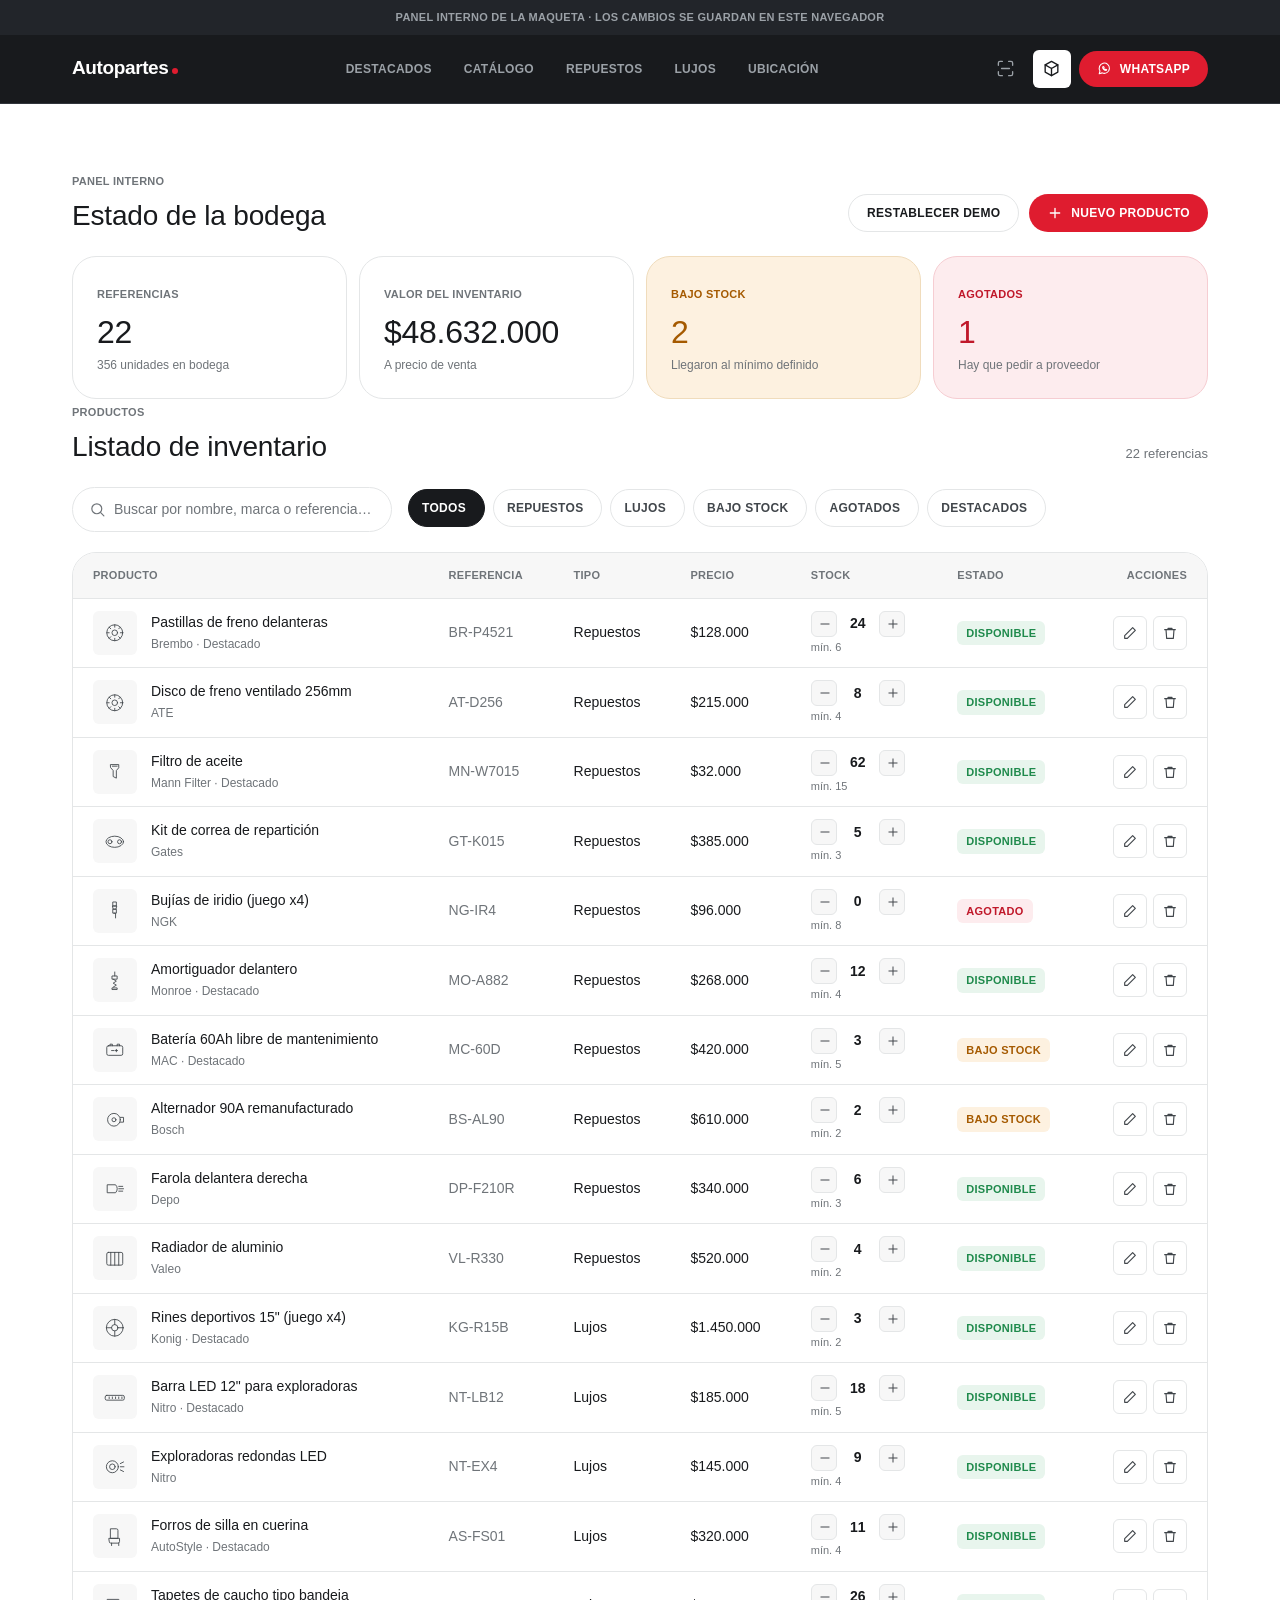
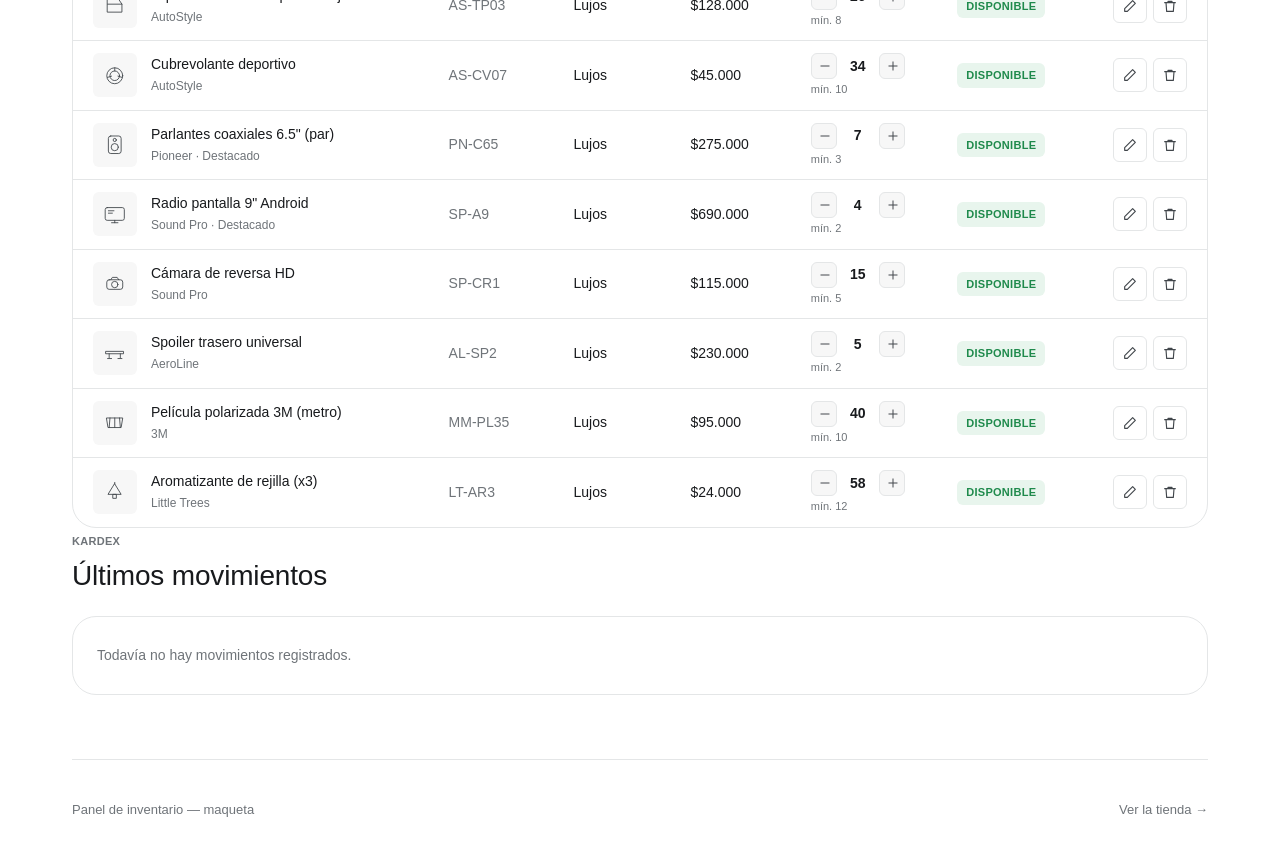
==== commit d38aedca: "Reconstruye la estructura según Peloton, no solo los colores El rediseño anterior aplicó los tokens " ====
--- a/admin.html
+++ b/admin.html
@@ -10,54 +10,45 @@
 
 <div class="aviso-demo">Panel interno de la maqueta · los cambios se guardan en este navegador</div>
 
-<div id="rail"></div>
+<header class="topbar" id="topbar"></header>
 
 <div class="lienzo">
 
-  <header class="topbar">
-    <div class="topbar-in">
-      <a class="marca" href="index.html">
-        <div><b>Inventario</b><small>Autopartes Pitalito</small></div>
-        <i></i>
-      </a>
-
-      <div class="buscador">
-        <svg width="19" height="19" viewBox="0 0 24 24" fill="none" stroke="currentColor" stroke-width="1.7" stroke-linecap="round"><circle cx="11" cy="11" r="7"/><path d="M16.5 16.5L21 21"/></svg>
-        <input type="search" id="q" placeholder="Buscar por nombre, marca o referencia…" aria-label="Buscar en el inventario">
-      </div>
-
-      <div class="topbar-acciones">
-        <button class="btn btn--rojo btn--sm" id="btn-nuevo">
-          <svg width="17" height="17" viewBox="0 0 24 24" fill="none" stroke="currentColor" stroke-width="2" stroke-linecap="round"><path d="M12 5v14M5 12h14"/></svg>
-          Nuevo producto
-        </button>
-      </div>
-    </div>
-  </header>
-
   <main class="contenedor">
 
-    <section class="seccion" style="padding-top:32px">
+    <section class="seccion" style="padding-bottom:0">
       <div class="seccion-cabeza">
         <div>
-          <span class="micro">Resumen</span>
-          <h2 style="margin-top:4px">Estado de la bodega</h2>
+          <span class="micro">Panel interno</span>
+          <h2 style="margin-top:8px">Estado de la bodega</h2>
         </div>
-        <button class="btn btn--linea btn--sm" id="btn-restablecer">Restablecer datos demo</button>
+        <div style="display:flex;gap:10px;flex-wrap:wrap">
+          <button class="btn btn--linea btn--sm" id="btn-restablecer">Restablecer demo</button>
+          <button class="btn btn--rojo btn--sm" id="btn-nuevo">
+            <svg width="16" height="16" viewBox="0 0 24 24" fill="none" stroke="currentColor" stroke-width="2" stroke-linecap="round"><path d="M12 5v14M5 12h14"/></svg>
+            <span>Nuevo producto</span>
+          </button>
+        </div>
       </div>
       <div class="kpis" id="kpis"></div>
     </section>
 
-    <section class="seccion" style="padding-top:44px">
+    <section class="seccion" style="padding-bottom:0">
       <div class="seccion-cabeza">
         <div>
           <span class="micro">Productos</span>
-          <h2 style="margin-top:4px">Listado de inventario</h2>
+          <h2 style="margin-top:8px">Listado de inventario</h2>
         </div>
         <span class="silencio" style="font-size:13px" id="conteo"></span>
       </div>
 
-      <div class="pills" id="filtros"></div>
+      <div class="catalogo-barra">
+        <form class="buscador buscador--compacto" id="form-buscar" role="search" autocomplete="off">
+          <svg width="17" height="17" viewBox="0 0 24 24" fill="none" stroke="currentColor" stroke-width="1.7" stroke-linecap="round"><circle cx="11" cy="11" r="7"/><path d="M16.5 16.5L21 21"/></svg>
+          <input type="search" id="q" placeholder="Buscar por nombre, marca o referencia…" aria-label="Buscar en el inventario">
+        </form>
+        <div class="pills" id="filtros"></div>
+      </div>
 
       <div class="tabla-caja">
         <div class="tabla-scroll">
@@ -79,11 +70,11 @@
       </div>
     </section>
 
-    <section class="seccion" style="padding-top:44px">
+    <section class="seccion">
       <div class="seccion-cabeza">
         <div>
           <span class="micro">Kardex</span>
-          <h2 style="margin-top:4px">Últimos movimientos</h2>
+          <h2 style="margin-top:8px">Últimos movimientos</h2>
         </div>
       </div>
       <div class="tabla-caja" style="padding:8px 24px">
@@ -91,7 +82,7 @@
       </div>
     </section>
 
-    <footer>
+    <footer style="border-top:1px solid var(--plata); color:var(--gris)">
       <span>Panel de inventario — maqueta</span>
       <a href="index.html">Ver la tienda →</a>
     </footer>
--- a/assets/css/app.css
+++ b/assets/css/app.css
@@ -40,7 +40,6 @@
   --r-full: 9999px;
 
   /* Medidas */
-  --rail: 64px;
   --ancho: 1200px;
 }
 
@@ -77,40 +76,8 @@
 }
 .silencio { color: var(--gris); }
 
-/* ---------- Rail lateral ---------- */
-.rail {
-  position: fixed; inset: 0 auto 0 0; z-index: 40;
-  width: var(--rail); background: var(--carbon);
-  border-right: 1px solid var(--carbon-linea);
-  display: flex; flex-direction: column; align-items: center;
-  padding: 16px 0 20px; gap: 22px;
-}
-.rail-logo {
-  width: 34px; height: 34px; border-radius: var(--r-sm);
-  background: var(--rojo); display: grid; place-items: center; flex: none;
-}
-.rail-logo span { width: 13px; height: 13px; border-radius: 50%; border: 3px solid #fff; }
-.rail-group { display: flex; flex-direction: column; gap: 4px; }
-.rail-bottom { margin-top: auto; }
-.rail-btn {
-  position: relative; width: 48px; height: 48px; border-radius: var(--r-sm);
-  display: grid; place-items: center; color: var(--carbon-texto);
-  transition: background .18s, color .18s;
-}
-.rail-btn:hover { background: var(--carbon-2); color: #fff; }
-.rail-btn.is-active { background: #fff; color: var(--carbon); }
-.rail-btn::after {
-  content: attr(data-tip);
-  position: absolute; left: calc(100% + 10px); top: 50%; transform: translateY(-50%);
-  background: #fff; color: var(--carbon); font-size: 11px; font-weight: 600;
-  text-transform: uppercase; letter-spacing: .025em;
-  padding: 6px 10px; border-radius: var(--r-sm); white-space: nowrap;
-  opacity: 0; pointer-events: none; transition: opacity .16s;
-}
-.rail-btn:hover::after { opacity: 1; }
-
 /* ---------- Estructura ---------- */
-.lienzo { margin-left: var(--rail); min-height: 100vh; }
+.lienzo { min-height: 100vh; }
 .contenedor { max-width: var(--ancho); margin: 0 auto; padding: 0 32px; }
 
 /* Bandas a sangre: el ritmo del sistema */
@@ -128,37 +95,69 @@
   gap: 16px; margin-bottom: 24px;
 }
 
-/* ---------- Barra superior ---------- */
+/* ---------- Barra superior horizontal ---------- */
 .topbar {
   position: sticky; top: 0; z-index: 30;
   background: var(--carbon); border-bottom: 1px solid var(--carbon-linea);
 }
 .topbar-in {
-  max-width: var(--ancho); margin: 0 auto; padding: 14px 32px;
-  display: flex; align-items: center; gap: 12px;
-}
-.marca { display: flex; align-items: baseline; gap: 3px; flex: none; margin-right: 8px; }
-.marca b { font-size: 18px; font-weight: 600; letter-spacing: -.01em; color: #fff; }
+  max-width: var(--ancho); margin: 0 auto; padding: 0 32px; height: 68px;
+  display: flex; align-items: center; gap: 24px;
+}
+.marca { display: flex; align-items: baseline; gap: 3px; flex: none; }
+.marca b { font-size: 19px; font-weight: 700; letter-spacing: -.02em; color: #fff; }
 .marca i { width: 6px; height: 6px; border-radius: 50%; background: var(--rojo); display: block; }
-.marca small {
-  display: block; font-size: 11px; font-weight: 500; color: var(--carbon-texto);
-  text-transform: uppercase; letter-spacing: .025em;
-}
-
-/* Buscador: pastilla blanca sobre la barra oscura */
+
+/* Links centrados */
+.navlinks {
+  flex: 1; display: flex; align-items: center; justify-content: center; gap: 4px;
+  min-width: 0; overflow-x: auto; scrollbar-width: none;
+}
+.navlinks::-webkit-scrollbar { display: none; }
+.navlink {
+  padding: 9px 14px; border-radius: var(--r-sm); white-space: nowrap;
+  font-size: 12px; font-weight: 600; text-transform: uppercase; letter-spacing: .025em;
+  color: var(--carbon-texto); transition: color .16s, background .16s;
+}
+.navlink:hover { color: #fff; background: var(--carbon-2); }
+.navlink.is-active { color: #fff; }
+
+.topbar-acciones { display: flex; align-items: center; gap: 8px; flex: none; }
+
+.icon-oscuro {
+  width: 38px; height: 38px; border-radius: var(--r-sm);
+  display: grid; place-items: center; color: var(--carbon-texto);
+  transition: background .16s, color .16s;
+}
+.icon-oscuro:hover { background: var(--carbon-2); color: #fff; }
+.icon-oscuro.is-active { background: #fff; color: var(--carbon); }
+
+/* ---------- Buscador ---------- */
 .buscador {
-  flex: 1; display: flex; align-items: center; gap: 8px;
-  background: #fff; border: 1px solid transparent;
-  border-radius: var(--r-pill); padding: 5px 5px 5px 18px;
+  display: flex; align-items: center; gap: 8px;
+  background: #fff; border: 1px solid var(--plata);
+  border-radius: var(--r-pill); padding: 5px 5px 5px 20px;
   transition: border-color .2s; min-width: 0;
 }
 .buscador:focus-within { border-color: var(--rojo); }
 .buscador > svg { color: var(--gris); flex: none; }
 .buscador input {
   flex: 1; min-width: 0; border: 0; outline: 0; background: none;
-  padding: 10px 0; font-size: 15px; color: var(--tinta);
+  padding: 11px 0; font-size: 15px; color: var(--tinta);
 }
 .buscador input::placeholder { color: var(--gris); }
+
+/* Buscador protagonista, centrado dentro del hero oscuro */
+.buscador--hero {
+  max-width: 640px; margin: 36px auto 0; border-color: transparent;
+  padding: 7px 7px 7px 22px;
+}
+.buscador--hero input { padding: 13px 0; font-size: 16px; }
+
+/* Buscador compacto en la cabecera del catálogo */
+.buscador--compacto { flex: 0 1 320px; min-width: 240px; padding: 3px 3px 3px 16px; }
+.buscador--compacto input { padding: 8px 0; font-size: 14px; }
+.buscador--compacto .btn-enviar { width: 34px; height: 34px; }
 
 .btn-escanear {
   display: flex; align-items: center; gap: 7px; flex: none;
@@ -177,8 +176,6 @@
   transition: background .16s;
 }
 .btn-enviar:hover { background: var(--rojo-oscuro); }
-
-.topbar-acciones { display: flex; align-items: center; gap: 8px; flex: none; }
 
 /* Chip del vehículo detectado */
 .chip-auto {
@@ -225,27 +222,72 @@
 .icon-btn:hover { background: var(--niebla); color: var(--tinta); }
 .icon-btn--peligro:hover { background: var(--rojo); color: #fff; border-color: var(--rojo); }
 
-/* ---------- Hero (sobre banda oscura) ---------- */
-.hero {
-  padding: 80px 32px; display: grid; grid-template-columns: 1.1fr .9fr;
-  gap: 48px; align-items: center;
-}
+/* ---------- Hero: pila de texto centrada sobre banda oscura ---------- */
+.hero { padding: 104px 32px 96px; text-align: center; }
 .hero-eyebrow {
   display: inline-flex; align-items: center; gap: 8px;
   border: 1px solid var(--carbon-linea); color: #fff;
   padding: 7px 16px 7px 12px; border-radius: var(--r-pill);
   font-size: 11px; font-weight: 600; text-transform: uppercase;
-  letter-spacing: .025em; margin-bottom: 24px;
+  letter-spacing: .025em; margin-bottom: 28px;
 }
 .hero-eyebrow i { width: 7px; height: 7px; border-radius: 50%; background: var(--rojo); }
-.hero h1 { max-width: 14ch; }
-.hero p { margin-top: 20px; color: var(--carbon-texto); font-size: 17px; max-width: 46ch; }
-.hero-acciones { margin-top: 32px; display: flex; gap: 12px; flex-wrap: wrap; }
-.hero-arte {
+.hero h1 { font-size: 60px; max-width: 16ch; margin: 0 auto; }
+.hero p {
+  margin: 22px auto 0; color: var(--carbon-texto);
+  font-size: 18px; max-width: 54ch;
+}
+.hero-acciones { margin-top: 32px; display: flex; gap: 12px; flex-wrap: wrap; justify-content: center; }
+.hero-nota {
+  margin-top: 20px; font-size: 11px; font-weight: 600; text-transform: uppercase;
+  letter-spacing: .025em; color: var(--carbon-texto);
+}
+
+/* Vitrina de productos bajo el hero: el escenario oscuro */
+.vitrina {
+  display: grid; grid-template-columns: repeat(4, 1fr); gap: 12px;
+  padding: 0 32px 96px;
+}
+.vitrina-item {
+  background: var(--carbon-2); border: 1px solid var(--carbon-linea);
+  border-radius: var(--r-card); padding: 24px; text-align: left;
+  display: flex; flex-direction: column; gap: 14px;
+  transition: border-color .18s;
+}
+.vitrina-item:hover { border-color: #fff; }
+.vitrina-img {
   aspect-ratio: 1; background: #fff; border-radius: var(--r-sm);
   display: grid; place-items: center; color: var(--carbon);
 }
-.hero-arte svg { width: 58%; height: 58%; }
+.vitrina-img .art { width: 52%; height: 52%; }
+.vitrina-item .card-marca { color: var(--carbon-texto); }
+.vitrina-item .card-nombre { color: #fff; }
+.vitrina-item .card-precio { color: #fff; }
+
+/* ---------- Cabecera del catálogo ---------- */
+.catalogo-barra {
+  display: flex; align-items: center; gap: 16px; flex-wrap: wrap;
+  margin-bottom: 20px;
+}
+.catalogo-barra .pills { flex: 1 1 auto; min-width: 0; }
+
+/* ---------- Bloque texto + imagen a dos columnas ---------- */
+.bloque-2col {
+  display: grid; grid-template-columns: 1fr 1fr; gap: 12px; align-items: stretch;
+}
+.bloque-texto {
+  background: var(--carbon); color: #fff; border-radius: var(--r-card);
+  padding: 48px; display: flex; flex-direction: column; justify-content: center;
+}
+.bloque-texto .micro { color: var(--carbon-texto); }
+.bloque-texto h2 { margin: 10px 0 14px; }
+.bloque-texto p { color: var(--carbon-texto); font-size: 15px; max-width: 42ch; }
+.bloque-texto .btn { margin-top: 26px; align-self: flex-start; }
+.bloque-arte {
+  background: var(--niebla); border: 1px solid var(--plata); border-radius: var(--r-card);
+  display: grid; place-items: center; color: var(--acero); min-height: 340px;
+}
+.bloque-arte svg { width: 44%; height: 44%; }
 
 /* ---------- Píldoras de categoría ---------- */
 .pills { display: flex; gap: 8px; overflow-x: auto; padding-bottom: 4px; scrollbar-width: none; }
@@ -541,40 +583,43 @@
 }
 
 /* ---------- Responsive ---------- */
-@media (max-width: 1000px) {
-  .hero { grid-template-columns: 1fr; padding: 56px 32px; gap: 36px; }
-  .hero-arte { max-width: 280px; }
+@media (max-width: 1060px) {
+  .navlinks { justify-content: flex-start; }
+  .hero { padding: 72px 32px 64px; }
+  .hero h1 { font-size: 46px; }
+  .vitrina { grid-template-columns: repeat(2, 1fr); padding-bottom: 64px; }
   .info-grid { grid-template-columns: 1fr; }
   .kpis { grid-template-columns: repeat(2, 1fr); }
   .detalle { grid-template-columns: 1fr; }
-  h1 { font-size: 40px; }
+  .bloque-2col { grid-template-columns: 1fr; }
+  .bloque-arte { min-height: 240px; }
+}
+
+@media (max-width: 860px) {
+  /* La navegación pasa a una segunda fila deslizable */
+  .topbar-in { height: auto; padding: 12px 18px; flex-wrap: wrap; gap: 12px; }
+  .navlinks { order: 3; flex-basis: 100%; justify-content: flex-start; }
+  .topbar-acciones { margin-left: auto; }
+  .btn--sm span { display: none; }
 }
 
 @media (max-width: 720px) {
-  :root { --rail: 0px; }
-  .rail {
-    inset: auto 0 0 0; width: 100%; height: 62px; flex-direction: row;
-    border-right: 0; border-top: 1px solid var(--carbon-linea); padding: 0 12px;
-    justify-content: space-around; gap: 0; z-index: 50;
-  }
-  .rail-logo { display: none; }
-  .rail-group { flex-direction: row; gap: 4px; }
-  .rail-bottom { margin-top: 0; }
-  .rail-btn::after { display: none; }
-  .lienzo { margin-left: 0; padding-bottom: 76px; }
-  .contenedor, .topbar-in { padding-left: 18px; padding-right: 18px; }
-  .hero { padding: 44px 18px; }
-  .marca small { display: none; }
-  .topbar-in { flex-wrap: wrap; }
-  .buscador { order: 3; width: 100%; flex-basis: 100%; }
+  .contenedor { padding-left: 18px; padding-right: 18px; }
+  .hero { padding: 52px 18px 44px; }
+  .vitrina { padding: 0 18px 52px; gap: 10px; }
+  .vitrina-item { padding: 14px; }
+  h1, .hero h1 { font-size: 34px; }
+  h2 { font-size: 22px; }
+  .hero p { font-size: 16px; }
+  .buscador--hero { margin-top: 26px; }
+  .buscador--compacto { max-width: none; flex-basis: 100%; }
   .btn-escanear span { display: none; }
   .btn-escanear { padding: 8px 10px; }
-  h1 { font-size: 32px; }
-  h2 { font-size: 22px; }
   .seccion { padding: 44px 0; }
   .banda .seccion { padding: 44px 0; }
   .grid { grid-template-columns: repeat(auto-fill, minmax(150px, 1fr)); }
   .kpis { grid-template-columns: 1fr 1fr; }
+  .bloque-texto { padding: 32px; }
   .modal { padding: 0; align-items: flex-end; }
   .modal-caja { max-height: 92vh; border-radius: var(--r-card) var(--r-card) 0 0; }
   .fila, .fila-3 { grid-template-columns: 1fr; }
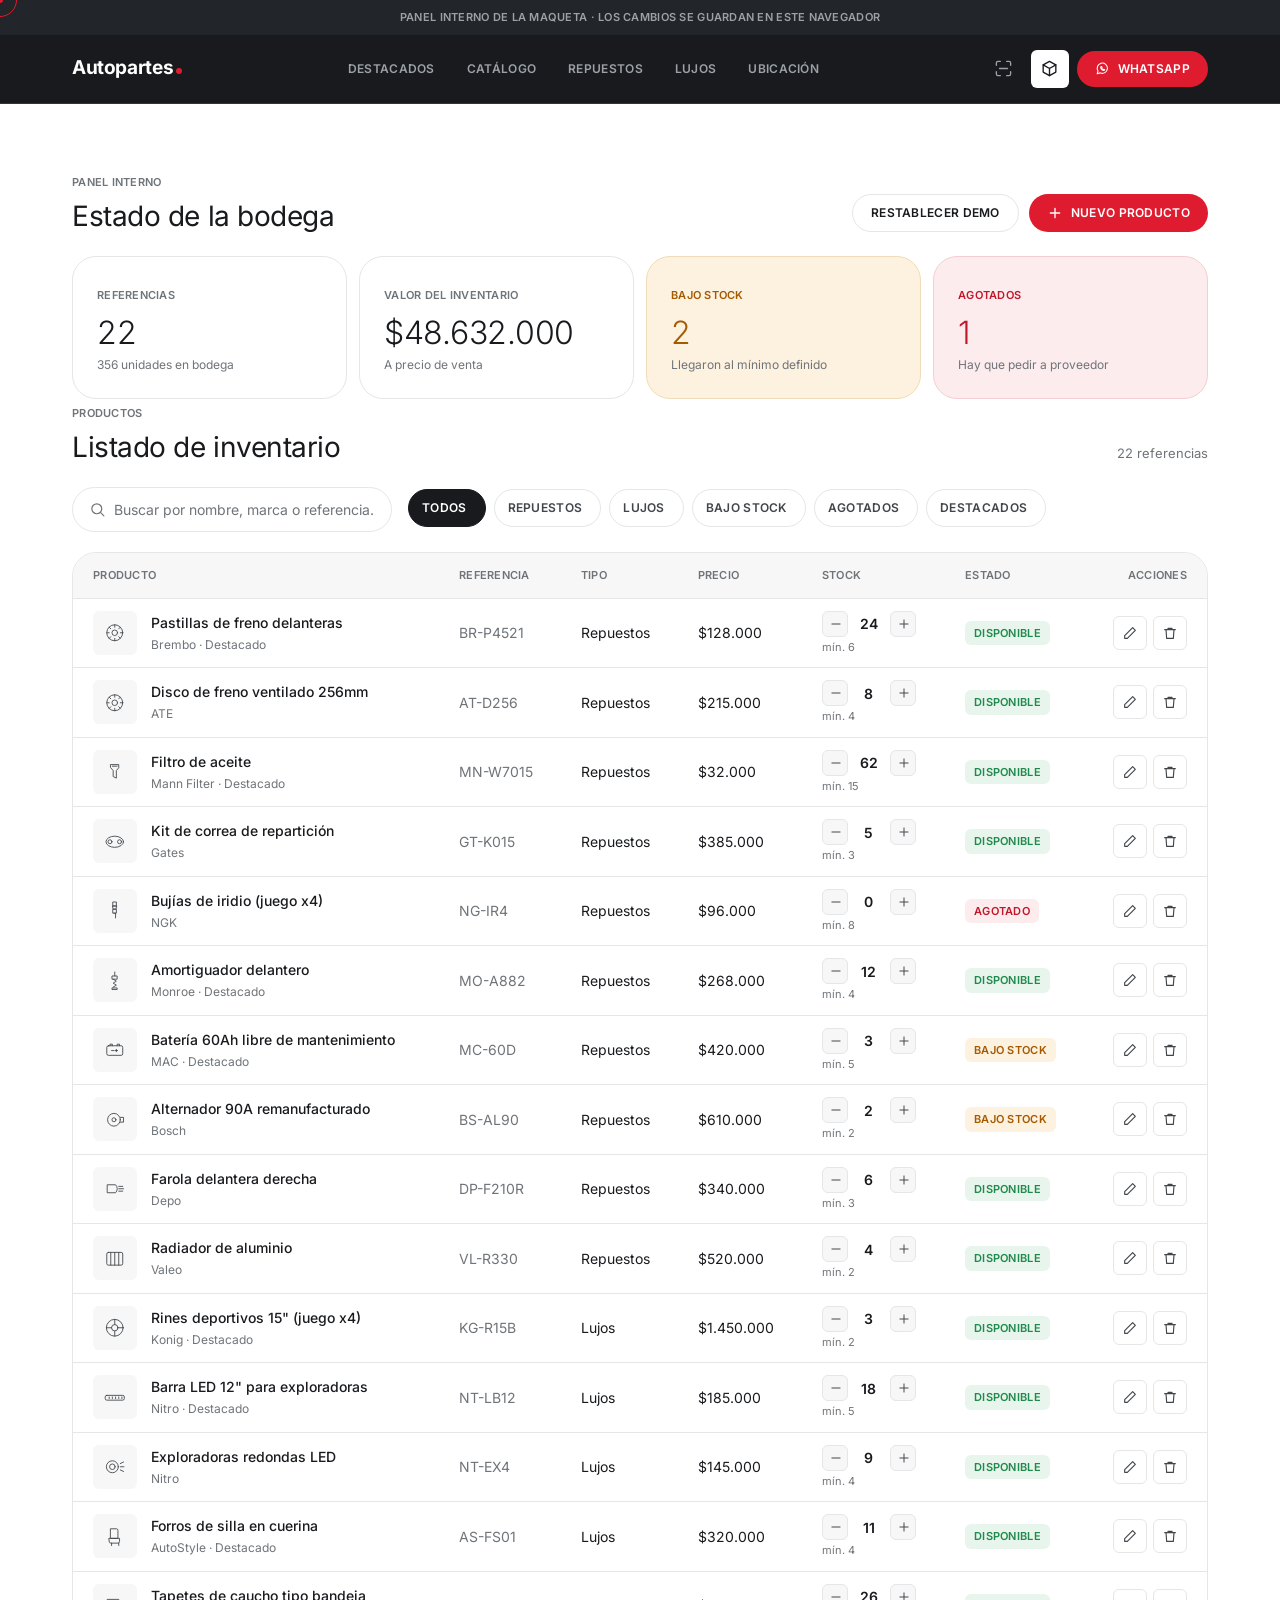
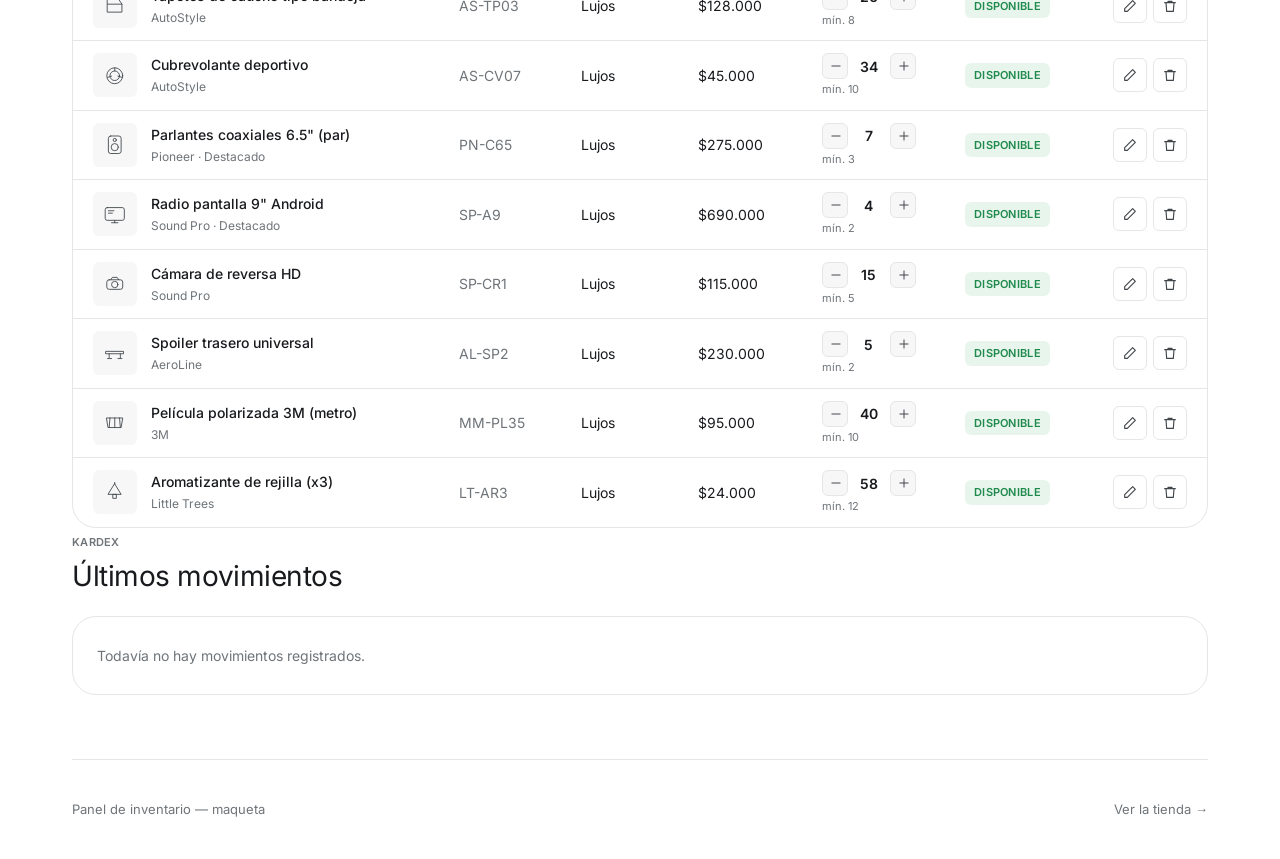
==== commit 2cc7a0ea: "Mejora la tipografia del hero y agrega cursor propio Tipografia: - Sirve Inter variable desde assets" ====
--- a/admin.html
+++ b/admin.html
@@ -192,6 +192,7 @@
 <script src="assets/js/db.js"></script>
 <script src="assets/js/ui.js"></script>
 <script src="assets/js/escaner.js"></script>
+<script src="assets/js/cursor.js"></script>
 <script src="assets/js/admin.js"></script>
 </body>
 </html>
--- a/assets/css/app.css
+++ b/assets/css/app.css
@@ -4,6 +4,24 @@
    alternando con secciones claras de catálogo. Sin sombras: la
    profundidad sale del contraste entre superficies.
    ============================================================ */
+
+/* ---------- Tipografía ----------
+   Inter variable servida desde el proyecto: un solo archivo cubre los pesos
+   100-900. Local y no por CDN, porque la maqueta debe abrir sin internet. */
+@font-face {
+  font-family: 'Inter';
+  font-style: normal;
+  font-weight: 100 900;
+  font-display: swap;
+  src: url('../fonts/inter-variable.woff2') format('woff2');
+}
+@font-face {
+  font-family: 'Inter';
+  font-style: italic;
+  font-weight: 100 900;
+  font-display: swap;
+  src: url('../fonts/inter-variable-italic.woff2') format('woff2');
+}
 
 :root {
   /* Acento */
@@ -56,14 +74,25 @@
   font-size: 16px;
   line-height: 1.5;
   -webkit-font-smoothing: antialiased;
+  -moz-osx-font-smoothing: grayscale;
+  /* Sin negritas ni cursivas sintéticas: la variable ya trae todos los pesos */
+  font-synthesis: none;
 }
 
 body.no-scroll { overflow: hidden; }
 
-h1, h2, h3 { margin: 0; }
-h1 { font-size: 48px; font-weight: 300; line-height: 1.06; letter-spacing: -.008em; }
-h2 { font-size: 28px; font-weight: 400; line-height: 1.15; letter-spacing: -.006em; }
-h3 { font-size: 16px; font-weight: 600; letter-spacing: -.004em; }
+/* El tracking se cierra a medida que crece el tamaño: a 64px el espaciado
+   por defecto se ve suelto, y es lo que hacía ver genérico el titular. */
+h1, h2, h3 { margin: 0; text-wrap: balance; }
+h1 {
+  font-size: clamp(2rem, 1.2rem + 2.6vw, 3rem);
+  font-weight: 300; line-height: 1.04; letter-spacing: -.022em;
+}
+h2 {
+  font-size: clamp(1.375rem, 1.05rem + 1.1vw, 1.75rem);
+  font-weight: 400; line-height: 1.15; letter-spacing: -.016em;
+}
+h3 { font-size: 16px; font-weight: 600; letter-spacing: -.008em; }
 p { margin: 0; }
 a { color: inherit; text-decoration: none; }
 button { font: inherit; cursor: pointer; border: 0; background: none; color: inherit; }
@@ -223,7 +252,7 @@
 .icon-btn--peligro:hover { background: var(--rojo); color: #fff; border-color: var(--rojo); }
 
 /* ---------- Hero: pila de texto centrada sobre banda oscura ---------- */
-.hero { padding: 104px 32px 96px; text-align: center; }
+.hero { padding: 104px 32px 64px; text-align: center; }
 .hero-eyebrow {
   display: inline-flex; align-items: center; gap: 8px;
   border: 1px solid var(--carbon-linea); color: #fff;
@@ -232,7 +261,14 @@
   letter-spacing: .025em; margin-bottom: 28px;
 }
 .hero-eyebrow i { width: 7px; height: 7px; border-radius: 50%; background: var(--rojo); }
-.hero h1 { font-size: 60px; max-width: 16ch; margin: 0 auto; }
+/* Escala continua entre 320px y 1280px de ancho, sin saltos por breakpoint */
+.hero h1 {
+  font-size: clamp(2.5rem, 1.1rem + 5.6vw, 4rem);
+  letter-spacing: -.032em;
+  line-height: .98;
+  max-width: 18ch;
+  margin: 0 auto;
+}
 .hero p {
   margin: 22px auto 0; color: var(--carbon-texto);
   font-size: 18px; max-width: 54ch;
@@ -241,6 +277,44 @@
 .hero-nota {
   margin-top: 20px; font-size: 11px; font-weight: 600; text-transform: uppercase;
   letter-spacing: .025em; color: var(--carbon-texto);
+}
+
+/* ---------- Cinta de marcas en movimiento ---------- */
+.cinta-envoltura { margin-bottom: 84px; }
+.cinta-titulo { display: block; text-align: center; margin-bottom: 22px; color: var(--carbon-texto); }
+.cinta {
+  position: relative; overflow: hidden;
+  border-top: 1px solid var(--carbon-linea);
+  border-bottom: 1px solid var(--carbon-linea);
+  padding: 24px 0;
+  /* Se desvanece en los bordes para que no se vea el corte */
+  -webkit-mask-image: linear-gradient(90deg, transparent, #000 10%, #000 90%, transparent);
+  mask-image: linear-gradient(90deg, transparent, #000 10%, #000 90%, transparent);
+}
+.cinta-pista {
+  display: flex; width: max-content;
+  animation: desfile 38s linear infinite;
+}
+.cinta:hover .cinta-pista { animation-play-state: paused; }
+.cinta-item {
+  display: inline-flex; align-items: center; flex: none;
+  color: var(--carbon-texto); transition: color .2s;
+}
+.cinta-item:hover { color: #fff; }
+.cinta-logo { width: 38px; height: 38px; }
+.cinta-item::after {
+  content: ''; flex: none; width: 5px; height: 5px; border-radius: 50%;
+  background: var(--rojo); margin: 0 44px;
+}
+
+/* La pista lleva la lista duplicada: al correr media pista, reinicia sin salto */
+@keyframes desfile {
+  from { transform: translateX(0); }
+  to { transform: translateX(-50%); }
+}
+
+@media (prefers-reduced-motion: reduce) {
+  .cinta-pista { animation: none; justify-content: center; width: 100%; flex-wrap: wrap; gap: 8px 0; }
 }
 
 /* Vitrina de productos bajo el hero: el escenario oscuro */
@@ -575,6 +649,51 @@
 .toast--error { background: var(--rojo); }
 .toast.out { opacity: 0; transition: opacity .24s; }
 
+/* ---------- Cursor propio ----------
+   Solo existe en escritorio con puntero fino. La clase la pone el JS en
+   <html> despues de crear los elementos: si el script falla, el puntero del
+   sistema sigue ahi y la pagina no queda inusable. */
+.cursor-punto, .cursor-anillo {
+  position: fixed; top: 0; left: 0; z-index: 100;
+  pointer-events: none; border-radius: 50%;
+  opacity: 0; transition: opacity .25s;
+  will-change: transform;
+}
+.cursor-punto { width: 6px; height: 6px; background: var(--rojo); }
+.cursor-anillo {
+  width: 34px; height: 34px; border: 1.5px solid var(--rojo);
+  transition: opacity .25s, width .22s, height .22s, background-color .22s, border-color .22s;
+}
+html.cursor-propio .cursor-punto,
+html.cursor-propio .cursor-anillo { opacity: 1; }
+
+/* Sobre algo accionable el anillo crece y se tine */
+html.cursor-propio.cursor-activo .cursor-anillo {
+  width: 52px; height: 52px; background: rgba(223, 28, 47, .12);
+}
+/* Sobre campos de texto se cede al cursor del sistema */
+html.cursor-propio.cursor-texto .cursor-punto,
+html.cursor-propio.cursor-texto .cursor-anillo { opacity: 0; }
+/* Fuera de la ventana */
+html.cursor-propio.cursor-fuera .cursor-punto,
+html.cursor-propio.cursor-fuera .cursor-anillo { opacity: 0; }
+
+@media (hover: hover) and (pointer: fine) {
+  html.cursor-propio, html.cursor-propio * { cursor: none; }
+  html.cursor-propio input:not([type="checkbox"]),
+  html.cursor-propio textarea { cursor: text; }
+  html.cursor-propio select { cursor: pointer; }
+}
+
+/* En tactil no se muestran nunca */
+@media (hover: none), (pointer: coarse) {
+  .cursor-punto, .cursor-anillo { display: none; }
+}
+
+@media (prefers-reduced-motion: reduce) {
+  .cursor-anillo { transition: opacity .25s; }
+}
+
 /* ---------- Aviso de maqueta ---------- */
 .aviso-demo {
   background: var(--carbon-2); color: var(--carbon-texto);
@@ -586,7 +705,6 @@
 @media (max-width: 1060px) {
   .navlinks { justify-content: flex-start; }
   .hero { padding: 72px 32px 64px; }
-  .hero h1 { font-size: 46px; }
   .vitrina { grid-template-columns: repeat(2, 1fr); padding-bottom: 64px; }
   .info-grid { grid-template-columns: 1fr; }
   .kpis { grid-template-columns: repeat(2, 1fr); }
@@ -608,8 +726,6 @@
   .hero { padding: 52px 18px 44px; }
   .vitrina { padding: 0 18px 52px; gap: 10px; }
   .vitrina-item { padding: 14px; }
-  h1, .hero h1 { font-size: 34px; }
-  h2 { font-size: 22px; }
   .hero p { font-size: 16px; }
   .buscador--hero { margin-top: 26px; }
   .buscador--compacto { max-width: none; flex-basis: 100%; }
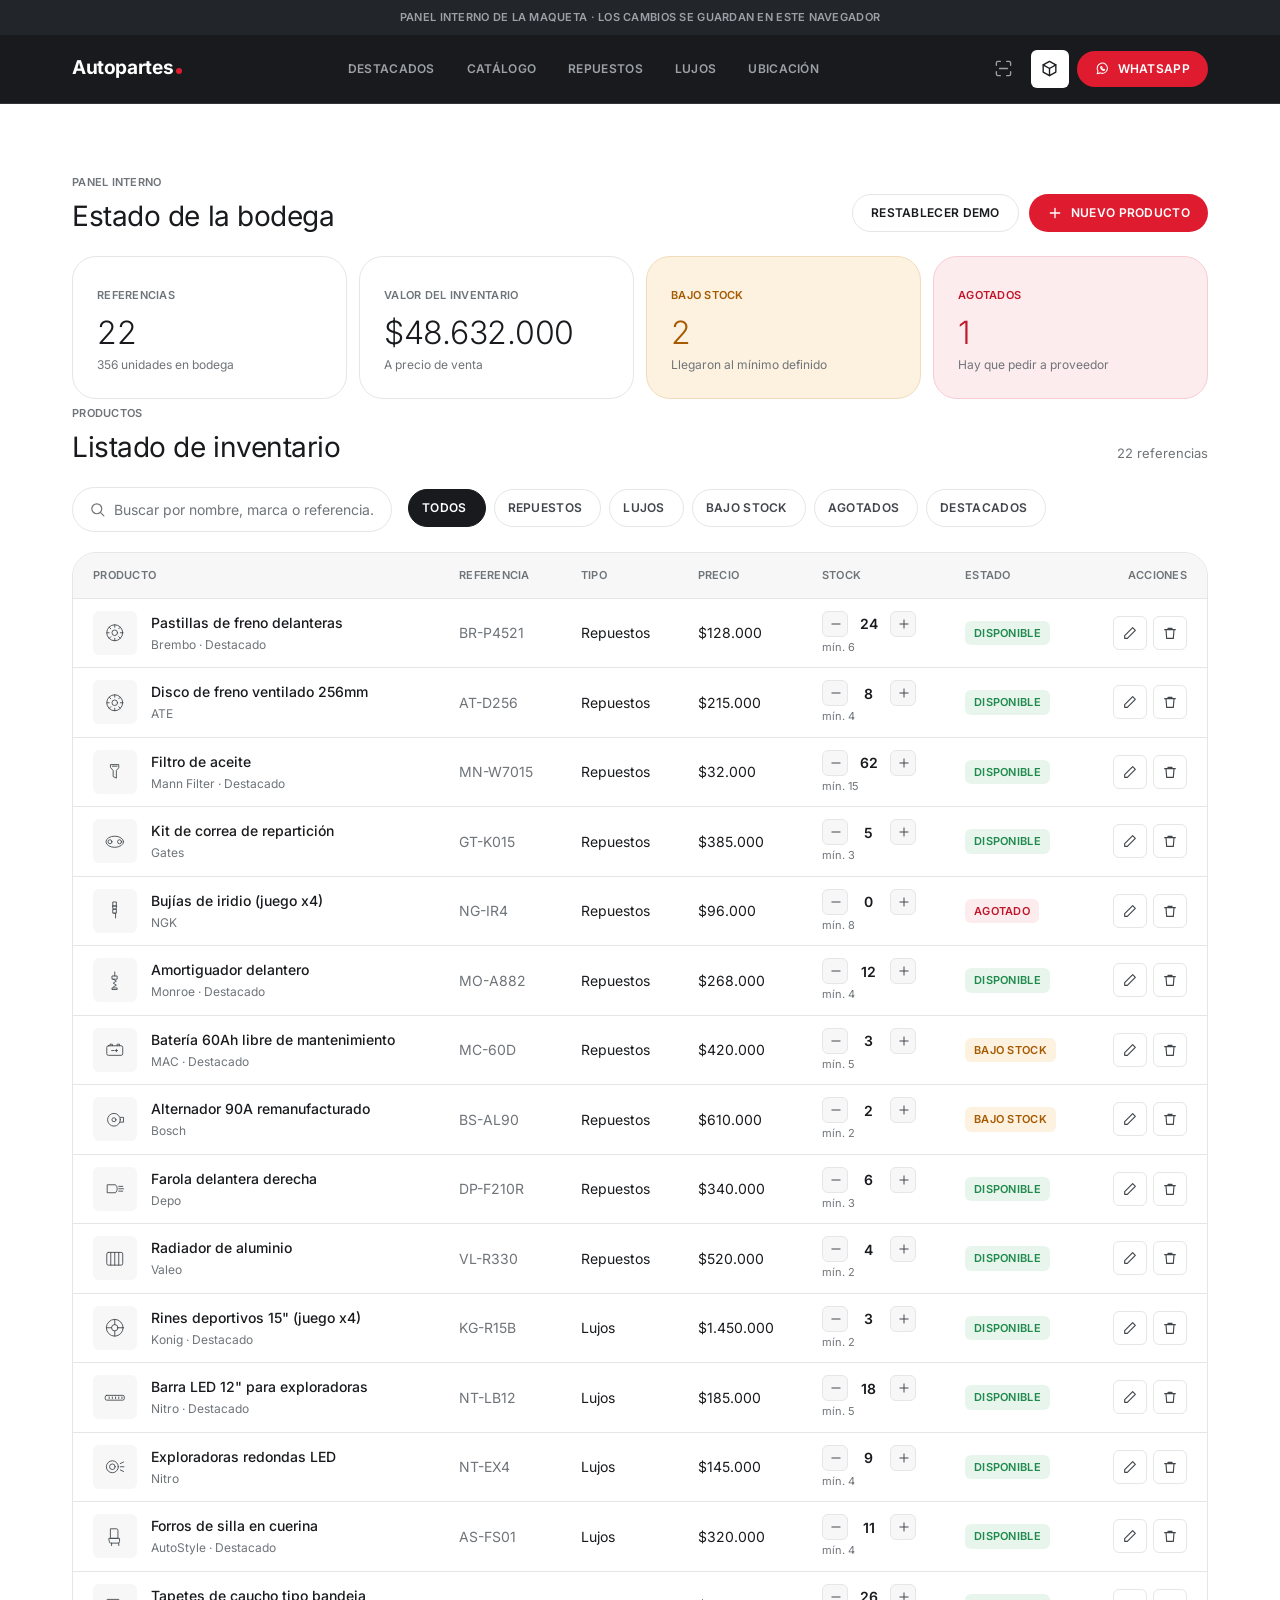
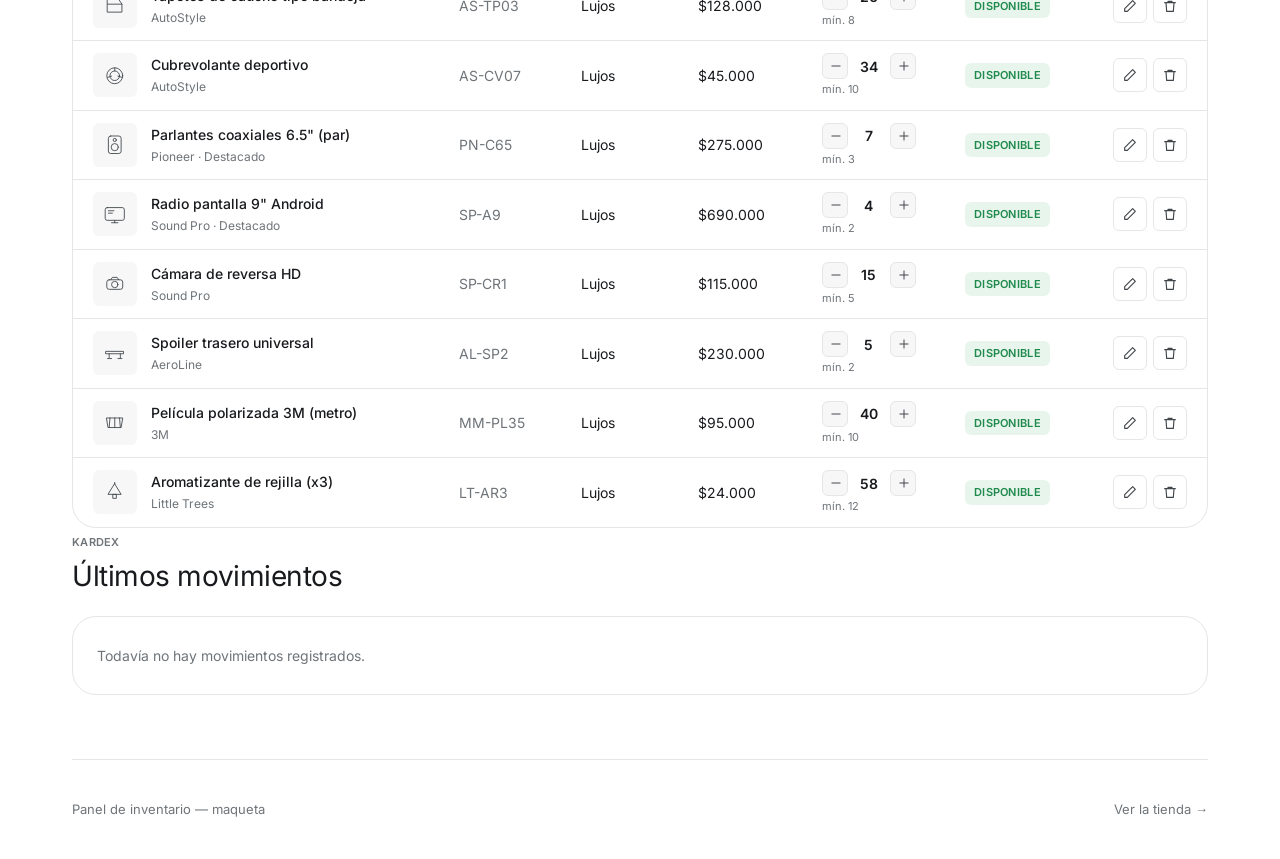
==== commit 183083b8: "Titular del hero en cursiva y corta el cache del navegador El usuario reportaba ver la misma tipogra" ====
--- a/admin.html
+++ b/admin.html
@@ -4,7 +4,9 @@
 <meta charset="UTF-8">
 <meta name="viewport" content="width=device-width, initial-scale=1">
 <title>Inventario — Autopartes Pitalito</title>
-<link rel="stylesheet" href="assets/css/app.css">
+<!-- El ?v= obliga al navegador a traer la version nueva en vez de la
+     cacheada. Subir el numero cada vez que se toque el CSS o el JS. -->
+<link rel="stylesheet" href="assets/css/app.css?v=3">
 </head>
 <body>
 
@@ -188,11 +190,11 @@
   </div>
 </div>
 
-<script src="assets/js/data.js"></script>
-<script src="assets/js/db.js"></script>
-<script src="assets/js/ui.js"></script>
-<script src="assets/js/escaner.js"></script>
-<script src="assets/js/cursor.js"></script>
-<script src="assets/js/admin.js"></script>
+<script src="assets/js/data.js?v=3"></script>
+<script src="assets/js/db.js?v=3"></script>
+<script src="assets/js/ui.js?v=3"></script>
+<script src="assets/js/escaner.js?v=3"></script>
+<script src="assets/js/cursor.js?v=3"></script>
+<script src="assets/js/admin.js?v=3"></script>
 </body>
 </html>
--- a/assets/css/app.css
+++ b/assets/css/app.css
@@ -21,6 +21,15 @@
   font-weight: 100 900;
   font-display: swap;
   src: url('../fonts/inter-variable-italic.woff2') format('woff2');
+}
+/* Cursiva del titular del hero. Solo se usa ahí: el resto del sitio
+   sigue en Inter. */
+@font-face {
+  font-family: 'Dancing Script';
+  font-style: normal;
+  font-weight: 400 700;
+  font-display: swap;
+  src: url('../fonts/dancing-script.woff2') format('woff2');
 }
 
 :root {
@@ -261,13 +270,19 @@
   letter-spacing: .025em; margin-bottom: 28px;
 }
 .hero-eyebrow i { width: 7px; height: 7px; border-radius: 50%; background: var(--rojo); }
-/* Escala continua entre 320px y 1280px de ancho, sin saltos por breakpoint */
+/* Titular en cursiva. Las tipografías de este tipo necesitan más tamaño y
+   más interlineado que una de palo seco: los trazos ascendentes y
+   descendentes se cruzan entre líneas si se aprieta. El tracking va en
+   cero, porque separar letras rompe el enlace entre ellas. */
 .hero h1 {
-  font-size: clamp(2.5rem, 1.1rem + 5.6vw, 4rem);
-  letter-spacing: -.032em;
-  line-height: .98;
-  max-width: 18ch;
+  font-family: 'Dancing Script', 'Segoe Script', cursive;
+  font-size: clamp(3rem, 1rem + 8vw, 5.5rem);
+  font-weight: 600;
+  letter-spacing: 0;
+  line-height: 1.12;
+  max-width: 20ch;
   margin: 0 auto;
+  padding-bottom: .08em;   /* aire para los descendentes de la g y la y */
 }
 .hero p {
   margin: 22px auto 0; color: var(--carbon-texto);
@@ -649,34 +664,43 @@
 .toast--error { background: var(--rojo); }
 .toast.out { opacity: 0; transition: opacity .24s; }
 
-/* ---------- Cursor propio ----------
-   Solo existe en escritorio con puntero fino. La clase la pone el JS en
-   <html> despues de crear los elementos: si el script falla, el puntero del
-   sistema sigue ahi y la pagina no queda inusable. */
-.cursor-punto, .cursor-anillo {
+/* ---------- Cursor: mira de escáner ----------
+   Mismo motivo visual que .marco del visor del escáner. Solo existe en
+   escritorio con puntero fino. La clase la pone el JS en <html> despues de
+   crear los elementos: si el script falla, el puntero del sistema sigue
+   ahi y la pagina no queda inusable. */
+.cursor-mira {
   position: fixed; top: 0; left: 0; z-index: 100;
-  pointer-events: none; border-radius: 50%;
-  opacity: 0; transition: opacity .25s;
-  will-change: transform;
-}
-.cursor-punto { width: 6px; height: 6px; background: var(--rojo); }
-.cursor-anillo {
-  width: 34px; height: 34px; border: 1.5px solid var(--rojo);
-  transition: opacity .25s, width .22s, height .22s, background-color .22s, border-color .22s;
-}
-html.cursor-propio .cursor-punto,
-html.cursor-propio .cursor-anillo { opacity: 1; }
-
-/* Sobre algo accionable el anillo crece y se tine */
-html.cursor-propio.cursor-activo .cursor-anillo {
-  width: 52px; height: 52px; background: rgba(223, 28, 47, .12);
-}
+  width: 38px; height: 38px; pointer-events: none;
+  opacity: 0; will-change: transform;
+  transition: opacity .2s, width .18s cubic-bezier(.2,.8,.3,1), height .18s cubic-bezier(.2,.8,.3,1);
+}
+/* Las cuatro esquinas, cada una con solo dos bordes */
+.cursor-mira i {
+  position: absolute; width: 9px; height: 9px;
+  border: 2px solid var(--rojo);
+  transition: width .18s, height .18s;
+}
+.cursor-mira i:nth-child(1) { top: 0; left: 0; border-right: 0; border-bottom: 0; }
+.cursor-mira i:nth-child(2) { top: 0; right: 0; border-left: 0; border-bottom: 0; }
+.cursor-mira i:nth-child(3) { bottom: 0; left: 0; border-right: 0; border-top: 0; }
+.cursor-mira i:nth-child(4) { bottom: 0; right: 0; border-left: 0; border-top: 0; }
+/* Punto central: marca la posicion exacta del puntero */
+.cursor-mira b {
+  position: absolute; top: 50%; left: 50%;
+  width: 3px; height: 3px; margin: -1.5px 0 0 -1.5px;
+  border-radius: 50%; background: var(--rojo);
+}
+
+html.cursor-propio .cursor-mira { opacity: 1; }
+
+/* Sobre algo accionable la mira se cierra y las esquinas se alargan */
+html.cursor-propio.cursor-activo .cursor-mira { width: 26px; height: 26px; }
+html.cursor-propio.cursor-activo .cursor-mira i { width: 11px; height: 11px; }
+
 /* Sobre campos de texto se cede al cursor del sistema */
-html.cursor-propio.cursor-texto .cursor-punto,
-html.cursor-propio.cursor-texto .cursor-anillo { opacity: 0; }
-/* Fuera de la ventana */
-html.cursor-propio.cursor-fuera .cursor-punto,
-html.cursor-propio.cursor-fuera .cursor-anillo { opacity: 0; }
+html.cursor-propio.cursor-texto .cursor-mira,
+html.cursor-propio.cursor-fuera .cursor-mira { opacity: 0; }
 
 @media (hover: hover) and (pointer: fine) {
   html.cursor-propio, html.cursor-propio * { cursor: none; }
@@ -685,13 +709,13 @@
   html.cursor-propio select { cursor: pointer; }
 }
 
-/* En tactil no se muestran nunca */
+/* En tactil no se muestra nunca */
 @media (hover: none), (pointer: coarse) {
-  .cursor-punto, .cursor-anillo { display: none; }
+  .cursor-mira { display: none; }
 }
 
 @media (prefers-reduced-motion: reduce) {
-  .cursor-anillo { transition: opacity .25s; }
+  .cursor-mira, .cursor-mira i { transition: opacity .2s; }
 }
 
 /* ---------- Aviso de maqueta ---------- */
